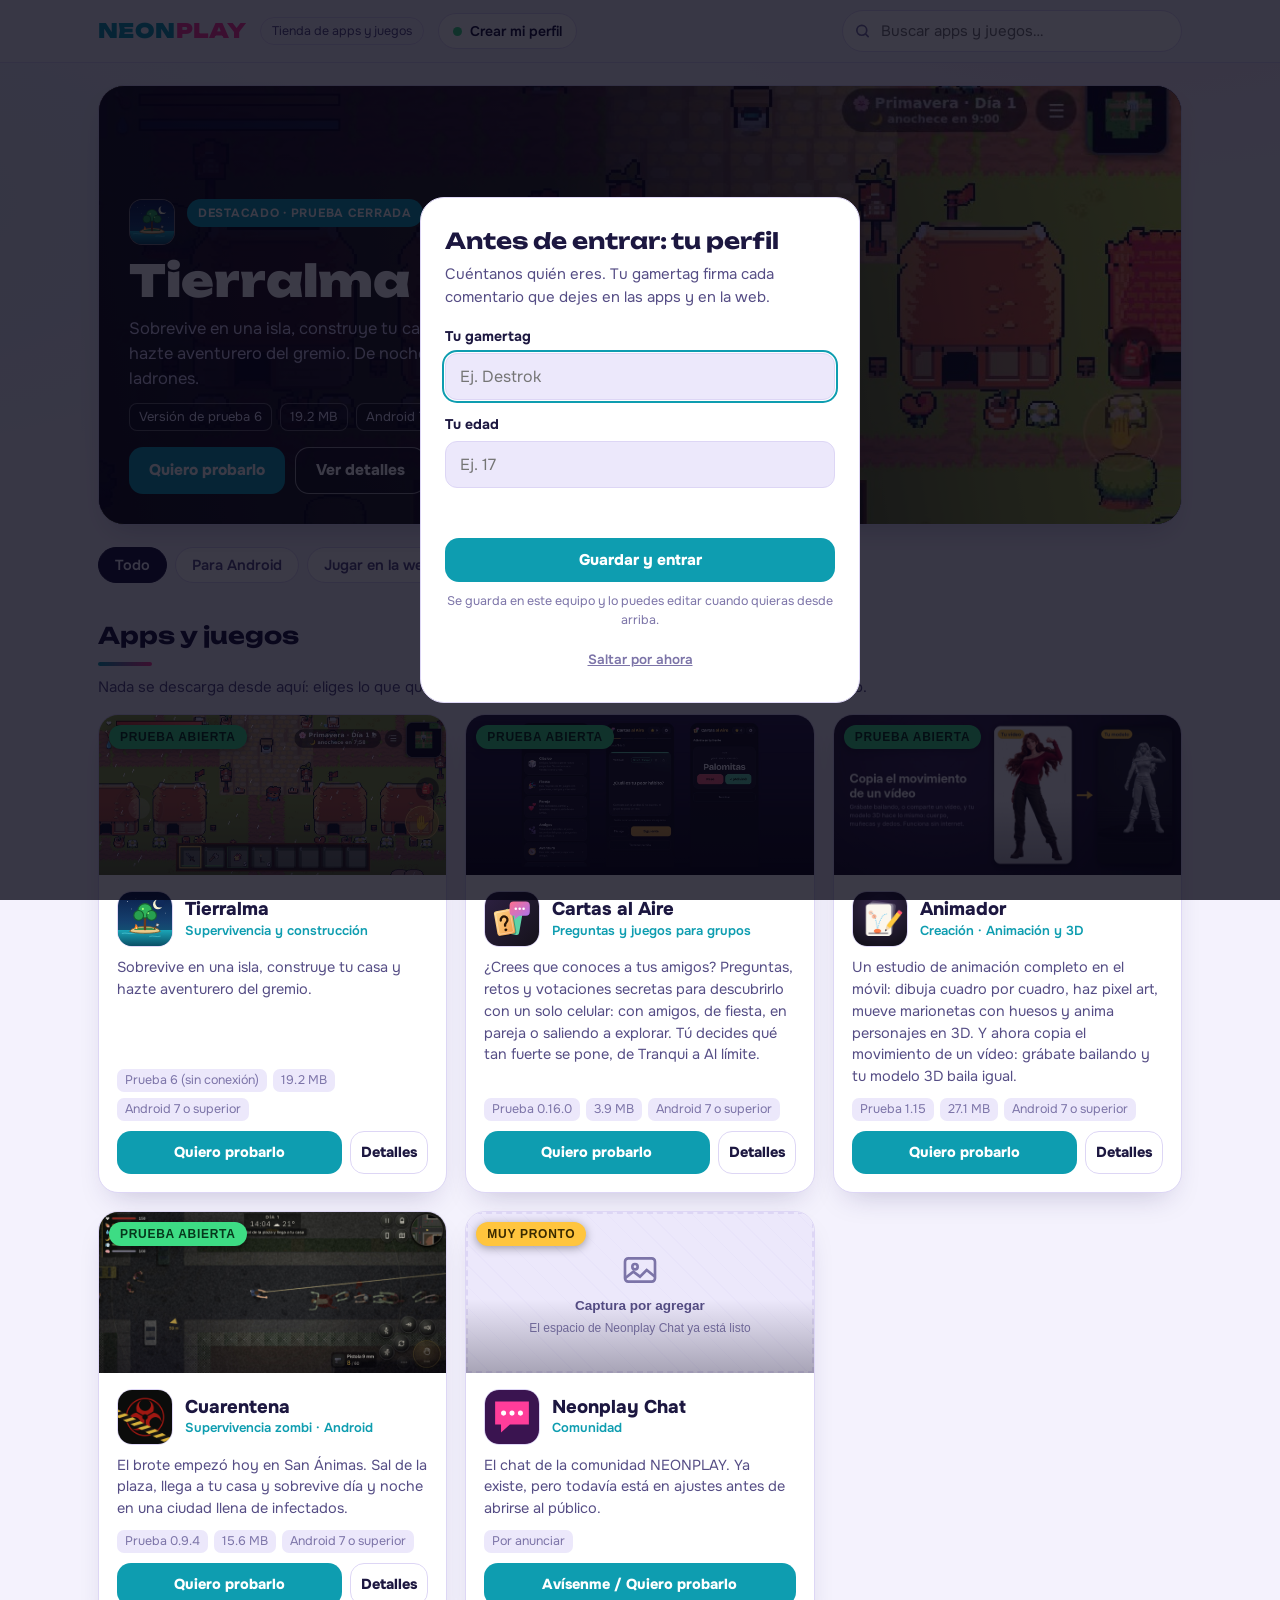
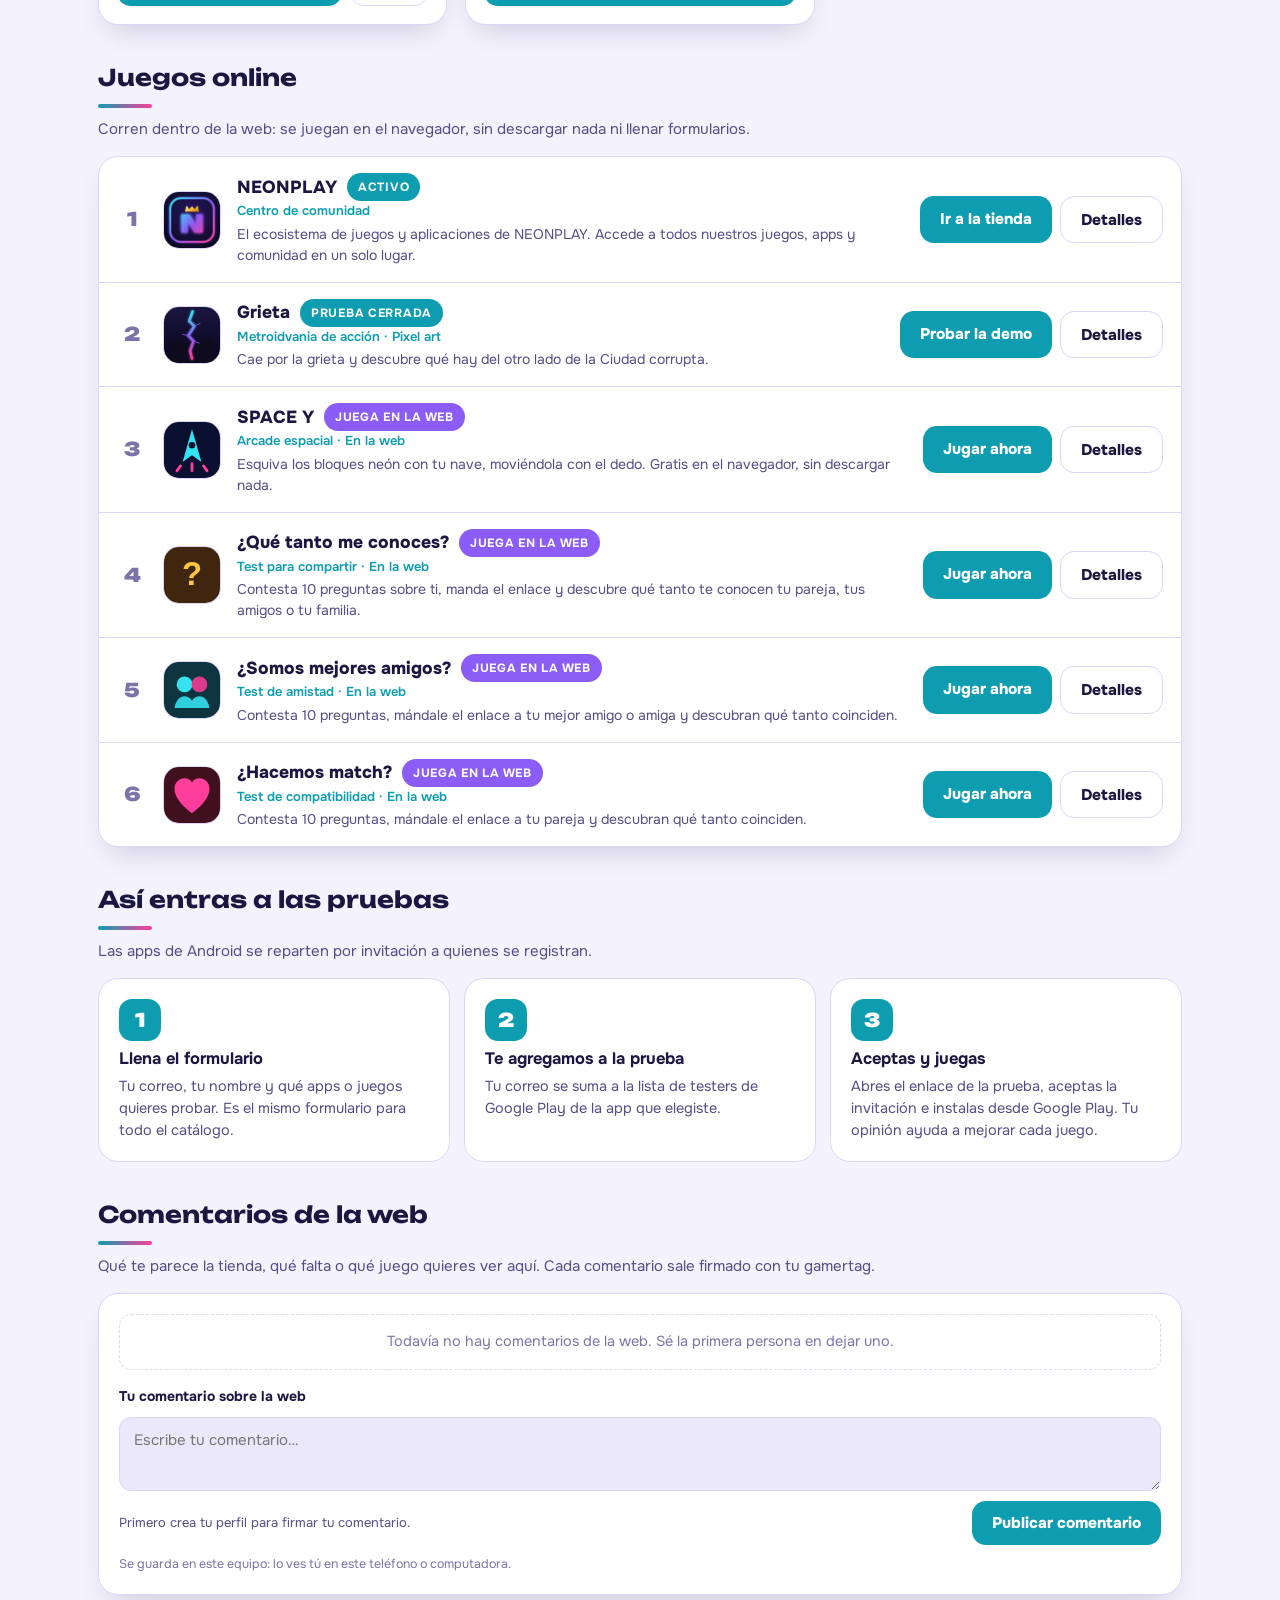
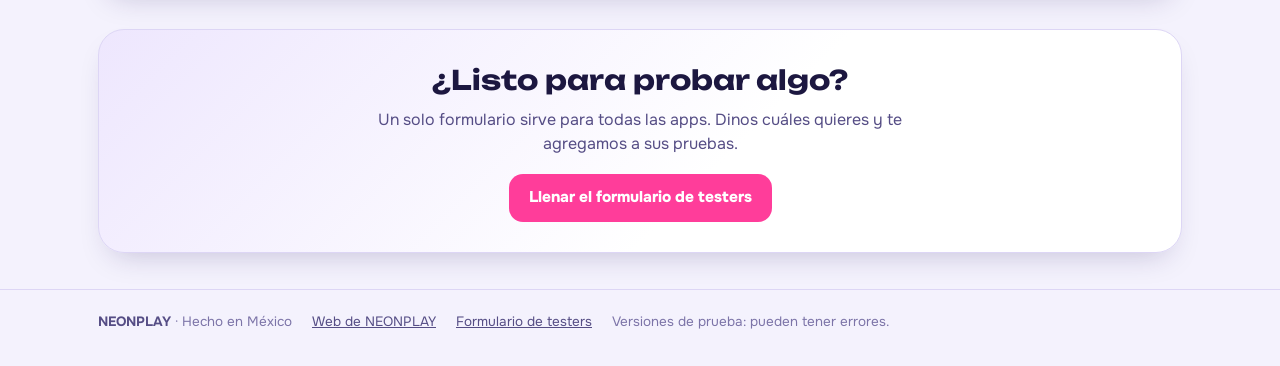
==== index.html @ 98fa278b "Cambiar estado de juegos a 'Prueba abierta' - Tierralma: Prueba cerrada → Prueba abierta - Cartas al" ====
<!doctype html>
<html lang="es">
<head>
<meta charset="utf-8" />
<meta name="viewport" content="width=device-width, initial-scale=1, viewport-fit=cover" />
<meta name="color-scheme" content="light dark" />
<link rel="icon" href="data:," />
<title>Tienda NEONPLAY</title>
<link rel="preconnect" href="https://fonts.googleapis.com">
<link rel="preconnect" href="https://fonts.gstatic.com" crossorigin>
<link href="https://fonts.googleapis.com/css2?family=Unbounded:wght@500;700;900&family=Onest:wght@400;500;600;700;800&display=swap" rel="stylesheet">
<style>
  button, [role="button"], select, summary, input:not([type="checkbox"], [type="radio"]), a.btn, a.chip { min-height: 2.25rem; }
  :root{
    --bg:#0d0a1c; --bg2:#14102b; --card:#1a1636; --card2:#221c47;
    --line:#322a63; --text:#f2f0ff; --dim:#b3abdd; --faint:#8d84bd;
    --cyan:#35e3f0; --cyan-ink:#032a30; --pink:#ff3d9a; --violet:#8b5cf6;
    --green:#3ddc84; --amber:#ffc53d; --red:#ff6b6b;
    --shadow:0 14px 34px -16px rgba(0,0,0,.6);
    --radius:20px;
    --fd:'Unbounded',system-ui,sans-serif; --fb:'Onest',system-ui,sans-serif;
  }
  @media (prefers-color-scheme: light){
    :root{
      --bg:#f4f2fd; --bg2:#ece8fb; --card:#ffffff; --card2:#f3f0ff;
      --line:#ddd6f5; --text:#1c1740; --dim:#554d85; --faint:#7c74a8;
      --cyan:#0e9db0; --cyan-ink:#ffffff;
      --shadow:0 14px 30px -14px rgba(38,28,92,.25);
    }
  }
  *{box-sizing:border-box}
  html{scroll-behavior:smooth}
  body{margin:0;background:
    radial-gradient(880px 460px at 88% -80px, color-mix(in srgb, var(--pink) 9%, transparent), transparent 62%),
    radial-gradient(960px 520px at -12% 200px, color-mix(in srgb, var(--cyan) 8%, transparent), transparent 62%),
    var(--bg);color:var(--text);font-family:var(--fb);font-size:16px;line-height:1.5;-webkit-font-smoothing:antialiased}
  .wrap{max-width:1120px;margin:0 auto;padding:0 18px}
  a{color:var(--cyan)}
  img{display:block;max-width:100%}

  /* ---------- Barra superior ---------- */
  .topbar{position:sticky;top:0;z-index:30;background:color-mix(in srgb, var(--bg) 88%, transparent);backdrop-filter:blur(10px);border-bottom:1px solid var(--line)}
  .topbar-in{display:flex;align-items:center;gap:14px;padding-top:10px;padding-bottom:10px;flex-wrap:wrap}
  .wordmark{font-family:var(--fd);font-weight:900;font-size:20px;letter-spacing:.02em;text-decoration:none;color:var(--text);display:flex;align-items:center;min-height:2.25rem}
  .wordmark .n{color:var(--cyan)} .wordmark .p{color:var(--pink)}
  .topbar .tag{font-size:12.5px;color:var(--dim);border:1px solid var(--line);border-radius:999px;padding:4px 11px}
  .search{margin-left:auto;flex:1 1 200px;max-width:340px;position:relative}
  .search input{width:100%;padding:10px 14px 10px 38px;border-radius:999px;border:1px solid var(--line);background:var(--card);color:var(--text);font:15px var(--fb)}
  .search input:focus{outline:2px solid var(--cyan);outline-offset:1px}
  .search svg{position:absolute;left:12px;top:50%;transform:translateY(-50%);color:var(--faint);pointer-events:none}

  /* ---------- Destacado ---------- */
  .featured{position:relative;margin:22px 0 8px;border-radius:26px;overflow:hidden;border:1px solid var(--line);background:#0d0a1c;min-height:440px;display:flex;align-items:flex-end;box-shadow:var(--shadow)}
  .featured figure{position:absolute;inset:0;margin:0}
  .featured figure img{width:100%;height:100%;object-fit:cover}
  .featured .scrim{position:absolute;inset:0;background:linear-gradient(80deg, rgba(9,5,26,.93) 0%, rgba(9,5,26,.8) 44%, rgba(9,5,26,.28) 78%, rgba(9,5,26,.06) 100%)}
  .featured .f-copy{position:relative;padding:30px;max-width:580px;display:flex;flex-direction:column;gap:12px;color:#f4f2ff}
  .f-head{display:flex;align-items:center;gap:12px}
  .f-icon{width:46px;height:46px;border-radius:13px;border:1px solid rgba(255,255,255,.45);background:rgba(13,10,28,.4);object-fit:cover;flex:none}
  .badge{align-self:flex-start;font-size:12px;font-weight:700;letter-spacing:.06em;text-transform:uppercase;padding:5px 11px;border-radius:999px;background:var(--cyan);color:var(--cyan-ink)}
  .badge.pronto{background:var(--amber);color:#3a2a00}
  .badge.abierta{background:var(--green);color:#06381c}
  .badge.web{background:var(--violet);color:#fff}
  .featured h1{font-family:var(--fd);font-weight:900;font-size:clamp(30px,4.5vw,44px);line-height:1.08;margin:0;color:#fff}
  .featured p{margin:0;color:#d5cff2;font-size:16.5px}
  .f-meta{display:flex;gap:8px;flex-wrap:wrap;font-size:13px;color:#e9e6ff}
  .f-meta span{border:1px solid rgba(255,255,255,.35);border-radius:8px;padding:3px 9px;background:rgba(13,10,28,.35)}
  .featured .btn.ghost{background:rgba(13,10,28,.3);color:#fff;border-color:rgba(255,255,255,.55)}

  .btn{display:inline-flex;align-items:center;justify-content:center;gap:8px;padding:12px 20px;border-radius:14px;background:var(--cyan);color:var(--cyan-ink);font-weight:800;font-size:15.5px;text-decoration:none;border:none;cursor:pointer;font-family:var(--fb)}
  .btn:hover{filter:brightness(1.08)}
  .btn.ghost{background:transparent;color:var(--text);border:1px solid var(--line)}
  .btn.pink{background:var(--pink);color:#fff}
  .btn:disabled,.btn[aria-disabled="true"]{background:var(--card2);color:var(--faint);cursor:default;filter:none}
  .btn-row{display:flex;gap:10px;flex-wrap:wrap;margin-top:4px}

  /* ---------- Filtros ---------- */
  .filters{display:flex;gap:8px;flex-wrap:wrap;margin:22px 0 4px}
  .chip{display:inline-flex;align-items:center;padding:8px 16px;border-radius:999px;border:1px solid var(--line);background:var(--card);color:var(--dim);font-weight:600;font-size:14.5px;cursor:pointer;font-family:var(--fb)}
  .chip[aria-pressed="true"]{background:var(--text);color:var(--bg);border-color:var(--text)}

  h2.sec{font-family:var(--fd);font-weight:700;font-size:23px;margin:36px 0 0;padding-bottom:12px;position:relative}
  h2.sec::after{content:"";position:absolute;left:0;bottom:0;width:54px;height:4px;border-radius:2px;background:linear-gradient(90deg,var(--cyan),var(--pink))}
  p.sec-sub{color:var(--dim);margin:10px 0 16px;font-size:15px}

  /* ---------- Tarjetas ---------- */
  .grid{display:grid;grid-template-columns:repeat(auto-fill,minmax(320px,1fr));gap:18px}
  .app{background:var(--card);border:1px solid var(--line);border-radius:var(--radius);overflow:hidden;display:flex;flex-direction:column;box-shadow:var(--shadow);transition:transform .25s ease,border-color .25s ease}
  @media (hover:hover){ .app:hover{transform:translateY(-4px);border-color:color-mix(in srgb, var(--cyan) 42%, var(--line))} }
  .app .shot{position:relative;aspect-ratio:1560/720;background:var(--bg2);border:none;padding:0;width:100%;cursor:pointer}
  .app .shot img{width:100%;height:100%;object-fit:cover}
  .app .shot::after{content:"";position:absolute;left:0;right:0;bottom:0;height:46%;background:linear-gradient(180deg,transparent,rgba(8,5,22,.30));pointer-events:none}
  .app .shot .badge{position:absolute;top:10px;left:10px;box-shadow:0 2px 10px rgba(0,0,0,.35)}
  .slot{width:100%;height:100%;display:flex;flex-direction:column;align-items:center;justify-content:center;gap:8px;color:var(--faint);border:2px dashed var(--line);border-radius:0;background:
    repeating-linear-gradient(45deg,transparent 0 14px, color-mix(in srgb, var(--line) 22%, transparent) 14px 15px)}
  .slot b{font-size:13.5px;font-weight:600;color:var(--dim)}
  .slot small{font-size:12px}
  .app .body{padding:16px 18px 18px;display:flex;flex-direction:column;gap:10px;flex:1}
  .app .head{display:flex;gap:12px;align-items:center}
  .app .icon{width:56px;height:56px;border-radius:15px;flex:none;overflow:hidden;background:var(--bg2);border:1px solid var(--line);display:flex;align-items:center;justify-content:center}
  .app .icon img{width:100%;height:100%;object-fit:cover}
  .app h3{margin:0;font-size:18.5px;font-weight:800;line-height:1.2}
  .app .cat{font-size:13px;color:var(--cyan);font-weight:600}
  .app .desc{margin:0;color:var(--dim);font-size:14.5px}
  .app .meta{margin-top:auto;font-size:12.5px;color:var(--faint);display:flex;gap:6px;flex-wrap:wrap}
  .app .meta span{background:var(--bg2);border-radius:7px;padding:2px 8px}
  .app .actions{display:flex;gap:8px}
  .app .actions .btn{flex:1;padding:11px 10px;font-size:14.5px}
  .app .actions .btn.ghost{flex:0 1 auto}
  .empty-msg{grid-column:1/-1;text-align:center;color:var(--dim);padding:34px 10px;border:1px dashed var(--line);border-radius:var(--radius)}

  /* ---------- Juegos online (lista) ---------- */
  .olist{border:1px solid var(--line);border-radius:var(--radius);overflow:hidden;background:var(--card);box-shadow:var(--shadow)}
  .orow{display:flex;gap:16px;align-items:center;padding:16px 18px;transition:background .2s ease}
  .orow + .orow{border-top:1px solid var(--line)}
  @media (hover:hover){ .orow:hover{background:var(--card2)} }
  .orow .num{font-family:var(--fd);font-weight:900;font-size:19px;color:var(--faint);width:30px;flex:none;text-align:center}
  .orow .icon{width:58px;height:58px;border-radius:16px;flex:none;overflow:hidden;background:var(--bg2);border:1px solid var(--line);display:flex;align-items:center;justify-content:center}
  .orow .icon img{width:100%;height:100%;object-fit:cover}
  .orow .o-main{flex:1;min-width:0}
  .orow .o-title{display:flex;align-items:center;gap:10px;flex-wrap:wrap}
  .orow .o-title .badge{align-self:center}
  .orow h3{margin:0;font-size:17.5px;font-weight:800;line-height:1.2}
  .orow .cat{font-size:13px;color:var(--cyan);font-weight:600}
  .orow .desc{margin:3px 0 0;color:var(--dim);font-size:14px}
  .orow .o-actions{display:flex;gap:8px;flex:none}

  /* ---------- Pasos tester ---------- */
  .steps{display:grid;grid-template-columns:repeat(auto-fit,minmax(240px,1fr));gap:14px;margin-bottom:8px}
  .step{background:var(--card);border:1px solid var(--line);border-radius:var(--radius);padding:20px}
  .step .num{font-family:var(--fd);font-weight:900;font-size:19px;color:var(--cyan-ink);background:var(--cyan);width:42px;height:42px;border-radius:13px;display:flex;align-items:center;justify-content:center}
  .step h3{margin:6px 0 4px;font-size:16.5px}
  .step p{margin:0;color:var(--dim);font-size:14.5px}

  .cta-final{margin:34px 0 10px;background:linear-gradient(135deg, color-mix(in srgb, var(--violet) 15%, var(--card)), var(--card) 58%);border:1px solid var(--line);border-radius:26px;padding:30px 26px;text-align:center;box-shadow:var(--shadow)}
  .cta-final h2{font-family:var(--fd);font-weight:700;font-size:clamp(20px,3.4vw,27px);margin:0 0 8px}
  .cta-final p{color:var(--dim);margin:0 auto 18px;max-width:560px}

  footer{border-top:1px solid var(--line);margin-top:36px;padding:22px 0 34px;color:var(--faint);font-size:13.5px}
  footer .wrap{display:flex;gap:8px 20px;flex-wrap:wrap;align-items:center}
  footer a{color:var(--dim)}

  /* ---------- Detalle ---------- */
  dialog#detalle{border:1px solid var(--line);background:var(--card);color:var(--text);border-radius:24px;padding:0;width:min(680px,94vw);max-height:88vh;overflow:auto}
  dialog#detalle::backdrop{background:rgba(5,3,18,.72)}
  .d-head{position:sticky;top:0;background:var(--card);padding:18px 22px 10px;display:flex;gap:14px;align-items:center;z-index:2}
  .d-head .icon{width:64px;height:64px;border-radius:17px;overflow:hidden;background:var(--bg2);border:1px solid var(--line);flex:none;display:flex;align-items:center;justify-content:center}
  .d-head .icon img{width:100%;height:100%;object-fit:cover}
  .d-head h3{margin:0;font-size:21px;font-weight:800}
  .d-close{margin-left:auto;background:var(--bg2);border:1px solid var(--line);color:var(--text);width:40px;height:40px;border-radius:50%;font-size:18px;cursor:pointer;flex:none}
  .d-body{padding:6px 22px 24px}
  .d-main{border-radius:16px;overflow:hidden;border:1px solid var(--line);aspect-ratio:1560/720;background:var(--bg2)}
  .d-main img{width:100%;height:100%;object-fit:cover}
  .d-main video{width:100%;height:100%;object-fit:contain;background:#000;display:block}
  .thumbs button{position:relative}
  .thumbs .play{position:absolute;inset:0;display:flex;align-items:center;justify-content:center;background:rgba(0,0,0,.4);color:#fff;font-size:18px}
  .d-main .slot{border:none}
  .thumbs{display:flex;gap:8px;margin-top:10px;flex-wrap:wrap}
  .thumbs button{border:2px solid var(--line);border-radius:10px;padding:0;overflow:hidden;width:86px;height:52px;cursor:pointer;background:var(--bg2)}
  .thumbs button[aria-pressed="true"]{border-color:var(--cyan)}
  .thumbs img{width:100%;height:100%;object-fit:cover}
  .d-body h4{margin:20px 0 8px;font-size:15px;letter-spacing:.04em;text-transform:uppercase;color:var(--faint)}
  .d-body ul{margin:0;padding-left:19px;color:var(--dim);font-size:15px;display:grid;gap:5px}
  .d-info{display:grid;grid-template-columns:repeat(auto-fit,minmax(130px,1fr));gap:10px;margin-top:4px}
  .d-info div{background:var(--bg2);border-radius:12px;padding:10px 12px}
  .d-info small{display:block;color:var(--faint);font-size:11.5px;text-transform:uppercase;letter-spacing:.05em}
  .d-info b{font-size:14.5px}
  .d-actions{display:flex;gap:10px;flex-wrap:wrap;margin-top:22px}
  .d-actions .btn{flex:1}

  /* ---------- Perfil y encuesta ---------- */
  .perfil-btn{display:inline-flex;align-items:center;gap:8px;padding:8px 14px;border-radius:999px;border:1px solid var(--line);background:var(--card);color:var(--text);font:600 14px var(--fb);cursor:pointer}
  .perfil-btn .dot{width:9px;height:9px;border-radius:50%;background:var(--green);flex:none}
  .perfil-btn small{color:var(--faint);font-weight:600}
  dialog#encuesta{border:1px solid var(--line);background:var(--card);color:var(--text);border-radius:24px;padding:0;width:min(440px,94vw);max-height:88vh;overflow:auto}
  dialog#encuesta::backdrop{background:rgba(5,3,18,.78)}
  .enc-in{padding:26px 24px 24px}
  .enc-in h2{font-family:var(--fd);font-weight:700;font-size:22px;margin:0 0 6px}
  .enc-in p{color:var(--dim);margin:0 0 18px;font-size:15px}
  .campo{margin-bottom:14px}
  .campo label{display:block;font-weight:700;font-size:14px;margin-bottom:6px}
  .campo input{width:100%;padding:12px 14px;border-radius:12px;border:1px solid var(--line);background:var(--bg2);color:var(--text);font:16px var(--fb)}
  .campo input:focus{outline:2px solid var(--cyan);outline-offset:1px}
  .enc-error{color:var(--red);font-size:14px;min-height:1.2em;margin:0 0 8px}
  .enc-skip{display:block;margin:12px auto 0;background:none;border:none;color:var(--faint);font:600 13.5px var(--fb);cursor:pointer;text-decoration:underline}
  .enc-in .btn{width:100%}

  /* ---------- Comentarios ---------- */
  .comments-box{background:var(--card);border:1px solid var(--line);border-radius:var(--radius);padding:20px;box-shadow:var(--shadow)}
  .clist{display:grid;gap:12px;margin:0 0 16px}
  .clist:empty{margin:0}
  .comment{background:var(--bg2);border-radius:14px;padding:12px 14px}
  .comment .c-head{display:flex;gap:8px;align-items:baseline;flex-wrap:wrap}
  .comment .c-name{font-weight:800;font-size:14.5px;color:var(--cyan)}
  .comment .c-age{font-size:12.5px;color:var(--faint)}
  .comment .c-date{margin-left:auto;font-size:12px;color:var(--faint)}
  .comment p{margin:4px 0 0;font-size:15px;color:var(--text);overflow-wrap:anywhere}
  .comment .c-del{margin-top:6px;background:none;border:none;padding:2px 0;color:var(--red);font:600 12.5px var(--fb);cursor:pointer}
  .c-vacio{color:var(--faint);font-size:14.5px;border:1px dashed var(--line);border-radius:12px;padding:16px;text-align:center;margin:0 0 16px}
  .c-form{display:grid;gap:10px}
  .c-form textarea{width:100%;min-height:74px;resize:vertical;padding:12px 14px;border-radius:12px;border:1px solid var(--line);background:var(--bg2);color:var(--text);font:15px var(--fb)}
  .c-form textarea:focus{outline:2px solid var(--cyan);outline-offset:1px}
  .c-form .c-foot{display:flex;gap:10px;align-items:center;flex-wrap:wrap}
  .c-form .c-firma{font-size:13px;color:var(--dim)}
  .c-form .c-firma b{color:var(--cyan)}
  .c-form .btn{margin-left:auto}
  .c-nota{font-size:12.5px;color:var(--faint)}

  @media (max-width:760px){
    .featured{min-height:480px}
    .featured .scrim{background:linear-gradient(0deg, rgba(9,5,26,.94) 0%, rgba(9,5,26,.72) 52%, rgba(9,5,26,.18) 100%)}
    .featured .f-copy{padding:22px}
    .grid{grid-template-columns:1fr}
    .search{max-width:none;flex-basis:100%;order:3;margin-left:0}
    .orow{flex-wrap:wrap}
    .orow .num{display:none}
    .orow .o-actions{flex-basis:100%}
    .orow .o-actions .btn{flex:1}
  }
  @media (prefers-reduced-motion: reduce){ html{scroll-behavior:auto} .app{transition:none} .app:hover{transform:none} .orow{transition:none} }
</style>
</head>
<body>

<header class="topbar">
  <div class="wrap topbar-in">
    <a class="wordmark" href="#inicio"><span class="n">NEON</span><span class="p">PLAY</span></a>
    <span class="tag">Tienda de apps y juegos</span>
    <button class="perfil-btn" type="button" id="perfil-btn"><span class="dot" aria-hidden="true"></span><span id="perfil-txt">Crear mi perfil</span></button>
    <div class="search">
      <svg width="17" height="17" viewBox="0 0 24 24" fill="none" stroke="currentColor" stroke-width="2.4" stroke-linecap="round" aria-hidden="true"><circle cx="11" cy="11" r="7"/><path d="M20 20l-3.8-3.8"/></svg>
      <input id="buscador" type="search" placeholder="Buscar apps y juegos…" aria-label="Buscar apps y juegos">
    </div>
  </div>
</header>

<main class="wrap" id="inicio">

  <!-- Destacado -->
  <section class="featured" aria-label="App destacada">
    <figure><img src="[data-uri]" alt="Tierralma: vista del mundo del juego con su aldea y paisajes"></figure>
    <div class="scrim" aria-hidden="true"></div>
    <div class="f-copy">
      <div class="f-head"><img class="f-icon" src="[data-uri]" alt=""><span class="badge">Destacado · Prueba cerrada</span></div>
      <h1>Tierralma</h1>
      <p>Sobrevive en una isla, construye tu casa, cultiva, cría ganado y hazte aventurero del gremio. De noche salen zombis; de día, ladrones.</p>
      <div class="f-meta"><span>Versión de prueba 6</span><span>19.2 MB</span><span>Android 7 o superior</span></div>
      <div class="btn-row">
        <a class="btn" href="https://forms.gle/9HgQm34yBg6jcNFn9" target="_blank" rel="noopener">Quiero probarlo</a>
        <button class="btn ghost" type="button" data-ver="tierralma">Ver detalles</button>
      </div>
    </div>
  </section>

  <!-- Filtros -->
  <div class="filters" role="group" aria-label="Filtrar el catálogo">
    <button class="chip" type="button" data-filtro="todo" aria-pressed="true">Todo</button>
    <button class="chip" type="button" data-filtro="android" aria-pressed="false">Para Android</button>
    <button class="chip" type="button" data-filtro="web" aria-pressed="false">Jugar en la web</button>
    <button class="chip" type="button" data-filtro="pronto" aria-pressed="false">Muy pronto</button>
  </div>

  <div id="sec-apps">
    <h2 class="sec">Apps y juegos</h2>
    <p class="sec-sub">Nada se descarga desde aquí: eliges lo que quieres probar, llenas el formulario de testers y recibes el acceso.</p>
    <section class="grid" id="rejilla" aria-live="polite"></section>
  </div>

  <div id="sec-online">
    <h2 class="sec">Juegos online</h2>
    <p class="sec-sub">Corren dentro de la web: se juegan en el navegador, sin descargar nada ni llenar formularios.</p>
    <section class="olist" id="lista-online" aria-live="polite"></section>
  </div>

  <div class="empty-msg" id="sin-resultados" hidden>Nada con ese nombre en el catálogo. Prueba con otro filtro.</div>

  <h2 class="sec">Así entras a las pruebas</h2>
  <p class="sec-sub">Las apps de Android se reparten por invitación a quienes se registran.</p>
  <section class="steps">
    <div class="step"><div class="num">1</div><h3>Llena el formulario</h3><p>Tu correo, tu nombre y qué apps o juegos quieres probar. Es el mismo formulario para todo el catálogo.</p></div>
    <div class="step"><div class="num">2</div><h3>Te agregamos a la prueba</h3><p>Tu correo se suma a la lista de testers de Google Play de la app que elegiste.</p></div>
    <div class="step"><div class="num">3</div><h3>Aceptas y juegas</h3><p>Abres el enlace de la prueba, aceptas la invitación e instalas desde Google Play. Tu opinión ayuda a mejorar cada juego.</p></div>
  </section>

  <div id="sec-comentarios-web">
    <h2 class="sec">Comentarios de la web</h2>
    <p class="sec-sub">Qué te parece la tienda, qué falta o qué juego quieres ver aquí. Cada comentario sale firmado con tu gamertag.</p>
    <section class="comments-box" aria-label="Comentarios sobre la web">
      <div class="clist" id="web-lista"></div>
      <p class="c-vacio" id="web-vacio">Todavía no hay comentarios de la web. Sé la primera persona en dejar uno.</p>
      <form class="c-form" id="web-form">
        <label for="web-texto" style="font-weight:700;font-size:14px">Tu comentario sobre la web</label>
        <textarea id="web-texto" maxlength="600" placeholder="Escribe tu comentario…" required></textarea>
        <div class="c-foot">
          <span class="c-firma" data-firma></span>
          <button class="btn" type="submit">Publicar comentario</button>
        </div>
        <span class="c-nota">Se guarda en este equipo: lo ves tú en este teléfono o computadora.</span>
      </form>
    </section>
  </div>

  <section class="cta-final">
    <h2>¿Listo para probar algo?</h2>
    <p>Un solo formulario sirve para todas las apps. Dinos cuáles quieres y te agregamos a sus pruebas.</p>
    <a class="btn pink" href="https://forms.gle/9HgQm34yBg6jcNFn9" target="_blank" rel="noopener">Llenar el formulario de testers</a>
  </section>

</main>

<footer>
  <div class="wrap">
    <span><b style="color:var(--dim)">NEONPLAY</b> · Hecho en México</span>
    <a href="https://ivangl28808-spec.github.io/neonplay-web/" target="_blank" rel="noopener">Web de NEONPLAY</a>
    <a href="https://forms.gle/9HgQm34yBg6jcNFn9" target="_blank" rel="noopener">Formulario de testers</a>
    <span>Versiones de prueba: pueden tener errores.</span>
  </div>
</footer>

<dialog id="detalle" aria-labelledby="d-nombre">
  <div class="d-head">
    <div class="icon" id="d-icono"></div>
    <div>
      <h3 id="d-nombre"></h3>
      <div class="cat" id="d-cat" style="color:var(--cyan);font-weight:600;font-size:13.5px"></div>
    </div>
    <button class="d-close" type="button" id="d-cerrar" aria-label="Cerrar detalles">✕</button>
  </div>
  <div class="d-body">
    <div class="d-main" id="d-principal"></div>
    <div class="thumbs" id="d-thumbs" role="group" aria-label="Capturas"></div>
    <p id="d-desc" style="color:var(--dim);margin:16px 0 0"></p>
    <div id="d-feats-wrap"><h4>Qué tiene</h4><ul id="d-feats"></ul></div>
    <h4>Información</h4>
    <div class="d-info" id="d-info"></div>
    <div class="d-actions" id="d-acciones"></div>
    <h4>Comentarios <span id="d-comentarios-count" style="color:var(--cyan)"></span></h4>
    <div class="clist" id="d-lista"></div>
    <p class="c-vacio" id="d-vacio">Todavía no hay comentarios. Sé la primera persona en dejar uno.</p>
    <form class="c-form" id="d-form">
      <label for="d-texto" style="font-weight:700;font-size:14px">Tu comentario</label>
      <textarea id="d-texto" maxlength="600" placeholder="¿Qué te pareció? ¿Qué le falta?" required></textarea>
      <div class="c-foot">
        <span class="c-firma" data-firma></span>
        <button class="btn" type="submit">Publicar</button>
      </div>
      <span class="c-nota">Se guarda en este equipo: lo ves tú en este teléfono o computadora.</span>
    </form>
  </div>
</dialog>

<dialog id="encuesta" aria-labelledby="enc-titulo">
  <div class="enc-in">
    <h2 id="enc-titulo">Antes de entrar: tu perfil</h2>
    <p>Cuéntanos quién eres. Tu gamertag firma cada comentario que dejes en las apps y en la web.</p>
    <form id="enc-form" novalidate>
      <div class="campo">
        <label for="enc-gamertag">Tu gamertag</label>
        <input id="enc-gamertag" type="text" maxlength="30" autocomplete="nickname" placeholder="Ej. Destrok" required>
      </div>
      <div class="campo">
        <label for="enc-edad">Tu edad</label>
        <input id="enc-edad" type="number" min="1" max="120" inputmode="numeric" placeholder="Ej. 17" required>
      </div>
      <p class="enc-error" id="enc-error" role="alert"></p>
      <button class="btn" type="submit">Guardar y entrar</button>
      <span class="c-nota" style="display:block;margin-top:10px;text-align:center">Se guarda en este equipo y lo puedes editar cuando quieras desde arriba.</span>
      <button class="enc-skip" type="button" id="enc-skip">Saltar por ahora</button>
    </form>
  </div>
</dialog>

<script>
'use strict';
var FORM = 'https://forms.gle/9HgQm34yBg6jcNFn9';
var WEB = 'https://ivangl28808-spec.github.io/neonplay-web/';

/* Iconos dibujados para las apps que todavía no tienen icono propio */
function iconoLetra(fondo, svg){
  return 'data:image/svg+xml;utf8,' + encodeURIComponent('<svg xmlns="http://www.w3.org/2000/svg" viewBox="0 0 512 512"><rect width="512" height="512" rx="112" fill="' + fondo + '"/>' + svg + '</svg>');
}
var ICO = {
  animador: iconoLetra('#20304d','<path d="M355 92l65 65L178 399l-92 23 23-92z" fill="#ffc53d"/><path d="M330 117l65 65" stroke="#20304d" stroke-width="18"/><path d="M109 330l40 40" stroke="#20304d" stroke-width="14"/>'),
  chat: iconoLetra('#3a1450','<path d="M96 110h320v218H236l-84 74v-74H96z" fill="#ff3d9a"/><circle cx="176" cy="219" r="24" fill="#fff"/><circle cx="256" cy="219" r="24" fill="#fff"/><circle cx="336" cy="219" r="24" fill="#fff"/>'),
  spacey: iconoLetra('#0b1030','<path d="M256 66l86 300-86-62-86 62z" fill="#35e3f0"/><circle cx="256" cy="212" r="30" fill="#0b1030"/><path d="M150 402l-32 44M362 402l32 44M256 380v66" stroke="#ff3d9a" stroke-width="26" stroke-linecap="round"/>'),
  conoces: iconoLetra('#40260e','<text x="256" y="345" font-size="300" font-family="Arial,sans-serif" font-weight="bold" fill="#ffc53d" text-anchor="middle">?</text>'),
  amigos: iconoLetra('#0e3440','<circle cx="188" cy="205" r="72" fill="#35e3f0"/><circle cx="324" cy="205" r="72" fill="#ff3d9a" fill-opacity=".85"/><path d="M96 420c14-74 52-108 92-108s78 34 92 108M232 420c14-74 52-108 92-108s78 34 92 108" fill="#35e3f0" opacity=".9"/>'),
  match: iconoLetra('#40101f','<path d="M256 420S96 316 96 198c0-56 42-96 92-96 30 0 56 16 68 40 12-24 38-40 68-40 50 0 92 40 92 96 0 118-160 222-160 222z" fill="#ff3d9a"/>')
};

var SLOT_SVG = '<svg width="40" height="40" viewBox="0 0 24 24" fill="none" stroke="currentColor" stroke-width="1.6" aria-hidden="true"><rect x="3" y="5" width="18" height="14" rx="2"/><circle cx="9" cy="10" r="1.6"/><path d="M3 17l5-4 4 3 4-4 5 4"/></svg>';

var APPS = [
  {
    id:'neonplay', nombre:'NEONPLAY', cat:'Centro de comunidad', tipo:'web',
    estado:'Activo', estadoClase:'',
    icono:'img/app/icon-512.png',
    fotos:['img/app/entrada.jpg','img/personajes/alex.webp','img/personajes/karen.webp','img/personajes/logan.webp'],
    alt:'NEONPLAY - Centro de comunidad',
    desc:'El ecosistema de juegos y aplicaciones de NEONPLAY. Accede a todos nuestros juegos, apps y comunidad en un solo lugar.',
    feats:['Juegos para Android: Tierralma, Grieta, Animador, Dibujator y Maker.','Juegos web: tests, minijuegos y actividades para jugar con amigos.','Comunidad: conecta con otros jugadores y testers de NEONPLAY.','Todo gratis y sin registro obligatorio.'],
    info:{'Plataforma':'Web y Android','Estado':'Activo ahora','Precio':'Gratis'},
    web: WEB, webTxt:'Ir a la tienda', online:true
  },
  {
    id:'tierralma', nombre:'Tierralma', cat:'Supervivencia y construcción', tipo:'android',
    estado:'Prueba abierta', estadoClase:'abierta',
    icono:'[data-uri]',
    fotos:['[data-uri]','[data-uri]','[data-uri]','[data-uri]','[data-uri]','[data-uri]','[data-uri]','[data-uri]','[data-uri]'],
    alt:'Captura de Tierralma',
    desc:'Sobrevive en una isla, construye tu casa y hazte aventurero del gremio.',
    feats:['Junta, fabrica y construye: decenas de recetas, herramientas, armaduras, cultivos y ganado.','Día y noche: de noche salen zombis; de día, ladrones. Tres mini jefes.','Minas con pisos escondidos que cambian cada semana.','Aldeas con oficios y un gremio con 15 misiones al día, rangos de F a S+, bar y posada.'],
    info:{'Versión':'De prueba 6 (sin conexión)','Actualizada':'9 de octubre de 2026','Tamaño':'19.2 MB','Requiere':'Android 7 o superior','Estado':'Prueba cerrada en Google Play'}
  },
  {
    id:'grieta', nombre:'Grieta', cat:'Metroidvania de acción · Pixel art', tipo:'android web',
    estado:'Prueba cerrada', estadoClase:'',
    icono:'[data-uri]',
    fotos:['[data-uri]','[data-uri]'],
    alt:'Captura de Grieta',
    desc:'Cae por la grieta y descubre qué hay del otro lado de la Ciudad corrupta.',
    feats:['Prólogo en la Ciudad corrupta y primer tramo del bosque, con Karen como ayudante.','Salto de pared, dash, rebote sobre enemigos y sub-arma; las habilidades se encuentran explorando.','Controles táctiles tipo mando: joystick y cuatro botones. También con control o teclado.','Demo jugable en la web, sin descargar nada.'],
    info:{'Versión':'De prueba 4','Actualizada':'1 de octubre de 2026','Tamaño':'5.6 MB','Requiere':'Android 7 o superior','Estado':'Prueba cerrada · demo web'},
    web: WEB + 'online/grieta/', webTxt:'Probar la demo', online:true, demo:true
  },
  {
    id:'cartas', nombre:'Cartas al Aire', cat:'Preguntas y juegos para grupos', tipo:'android',
    estado:'Prueba abierta', estadoClase:'abierta',
    icono:'[data-uri]',
    fotos:['img/juegos/cartas-1.jpg','img/juegos/cartas-3.jpg','img/juegos/cartas-4.jpg','img/juegos/cartas-2.jpg'],
    alt:'Captura de Cartas al Aire',
    desc:'¿Crees que conoces a tus amigos? Preguntas, retos y votaciones secretas para descubrirlo con un solo celular: con amigos, de fiesta, en pareja o saliendo a explorar. Tú decides qué tan fuerte se pone, de Tranqui a Al límite.',
    feats:[
      'Más de 4,000 preguntas y retos que no se repiten hasta que ya salieron todos.',
      'Clásico: Yo nunca nunca, Verdad o reto, ¿Quién es más probable?, Dos verdades y una mentira y el nuevo «Dato interesante», con más de 100 datos curiosos y reales.',
      'Amigos: «¿Quién del grupo…?» con votación secreta, el juicio con fiscal y defensa, y recuerdos del grupo.',
      'Fiesta (+18): la bomba, categorías, adivina en tu frente, mímica, trivia y marcador de castigos.',
      'Pareja: preguntas según cuánto llevan juntos, test de compatibilidad, «¿Qué tanto me conoces?» y una sesión para reconciliarse.',
      'Aventura: Día de exploración con presupuesto, ruta y misiones, y buscador de lugares con Google Maps, Facebook e Instagram; además ruleta de planes, bingo de viaje y lista de deseos.',
      'Charla profunda: preguntas para escucharse de verdad, en cuatro niveles.',
      'Modo «pásalo» para que nadie vea la pregunta antes de tiempo, favoritas con ★ y compartir por WhatsApp.'
    ],
    info:{'Versión':'De prueba 0.16.0','Actualizada':'27 de octubre de 2026','Tamaño':'3.9 MB','Requiere':'Android 7 o superior','Estado':'En pruebas'},
    nota:'Antes se llamaba Rompehielo: es la misma app. Solo la búsqueda de lugares usa internet y tu ubicación.'
  },
  {
    id:'animador', nombre:'Animador', cat:'Creación · Animación y 3D', tipo:'android',
    estado:'Prueba abierta', estadoClase:'abierta',
    icono:'img/juegos/animador-icono.png',
    fotos:['img/juegos/animador-video.jpg','img/juegos/animador-3d.jpg','img/juegos/animador-2d.jpg','img/juegos/animador-personajes.jpg'],
    video:'img/juegos/animador-captura',
    alt:'Captura de Animador',
    desc:'Un estudio de animación completo en el móvil: dibuja cuadro por cuadro, haz pixel art, mueve marionetas con huesos y anima personajes en 3D. Y ahora copia el movimiento de un vídeo: grábate bail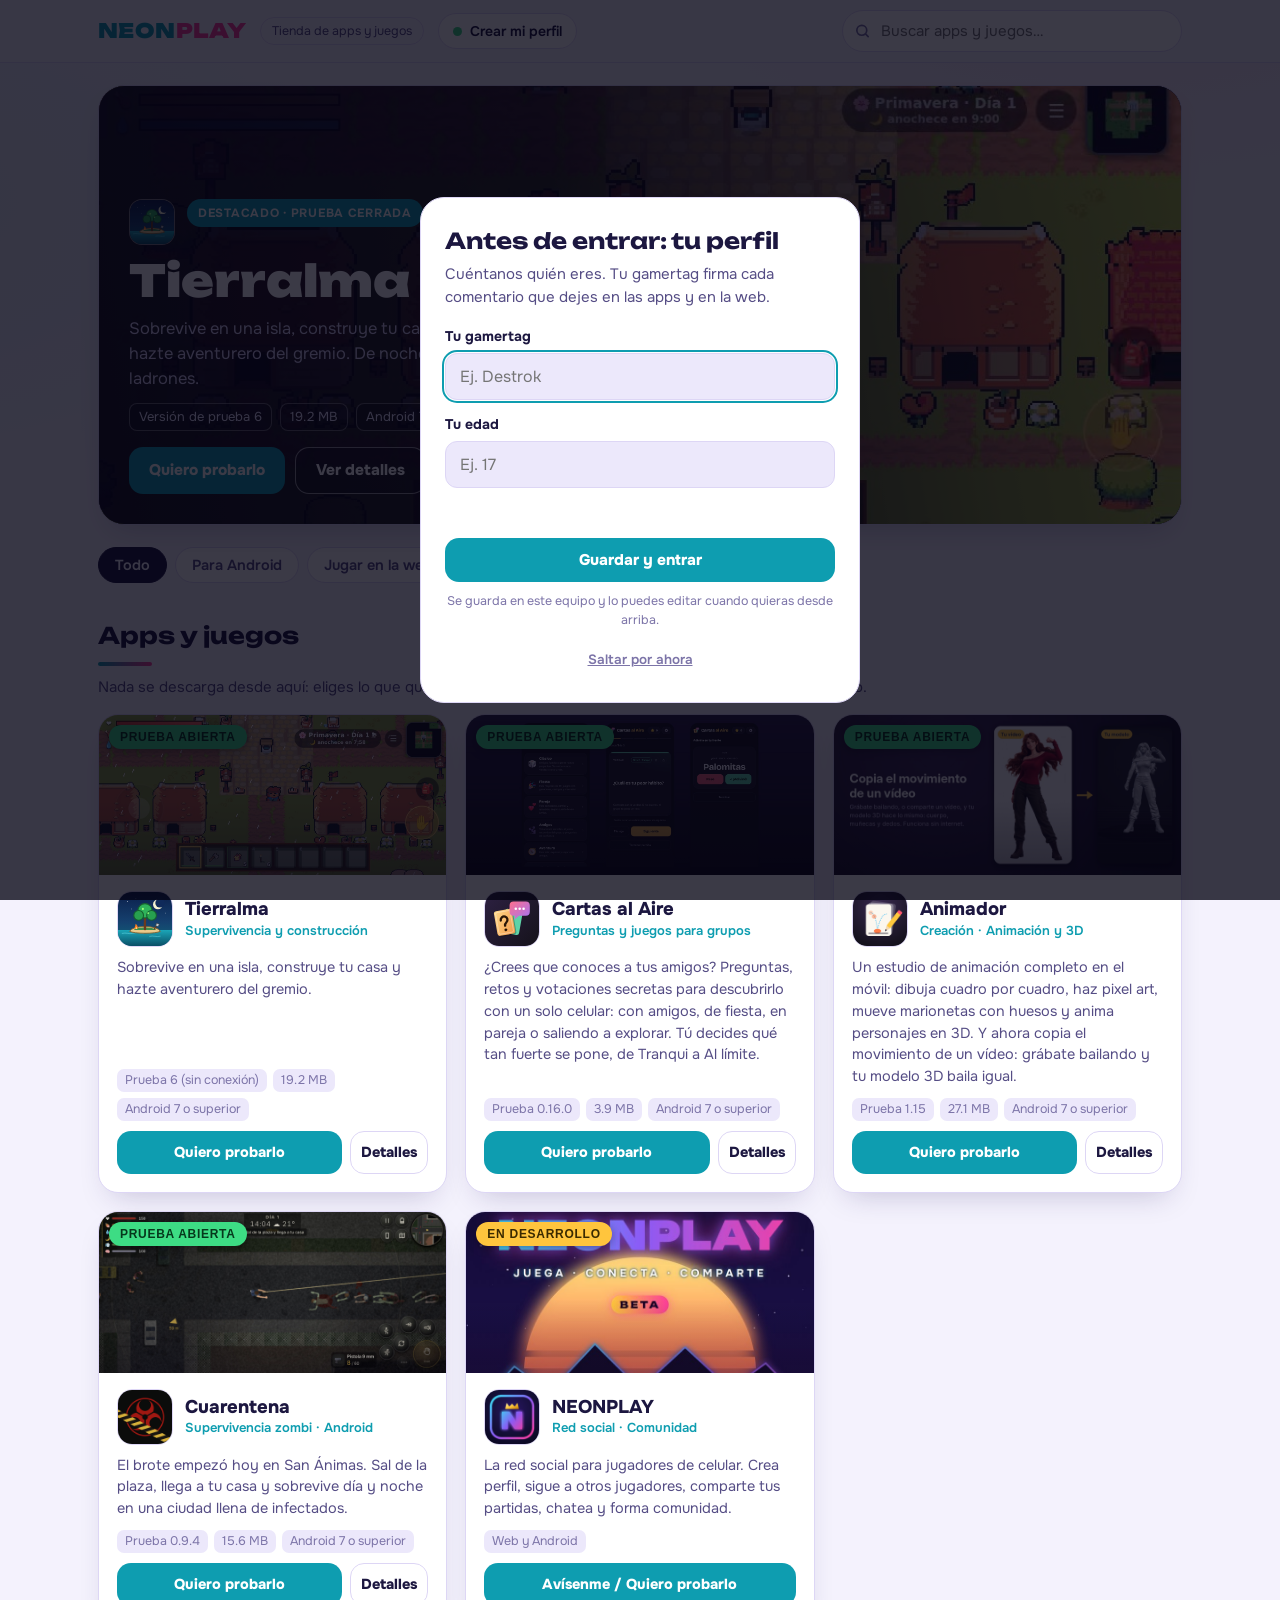
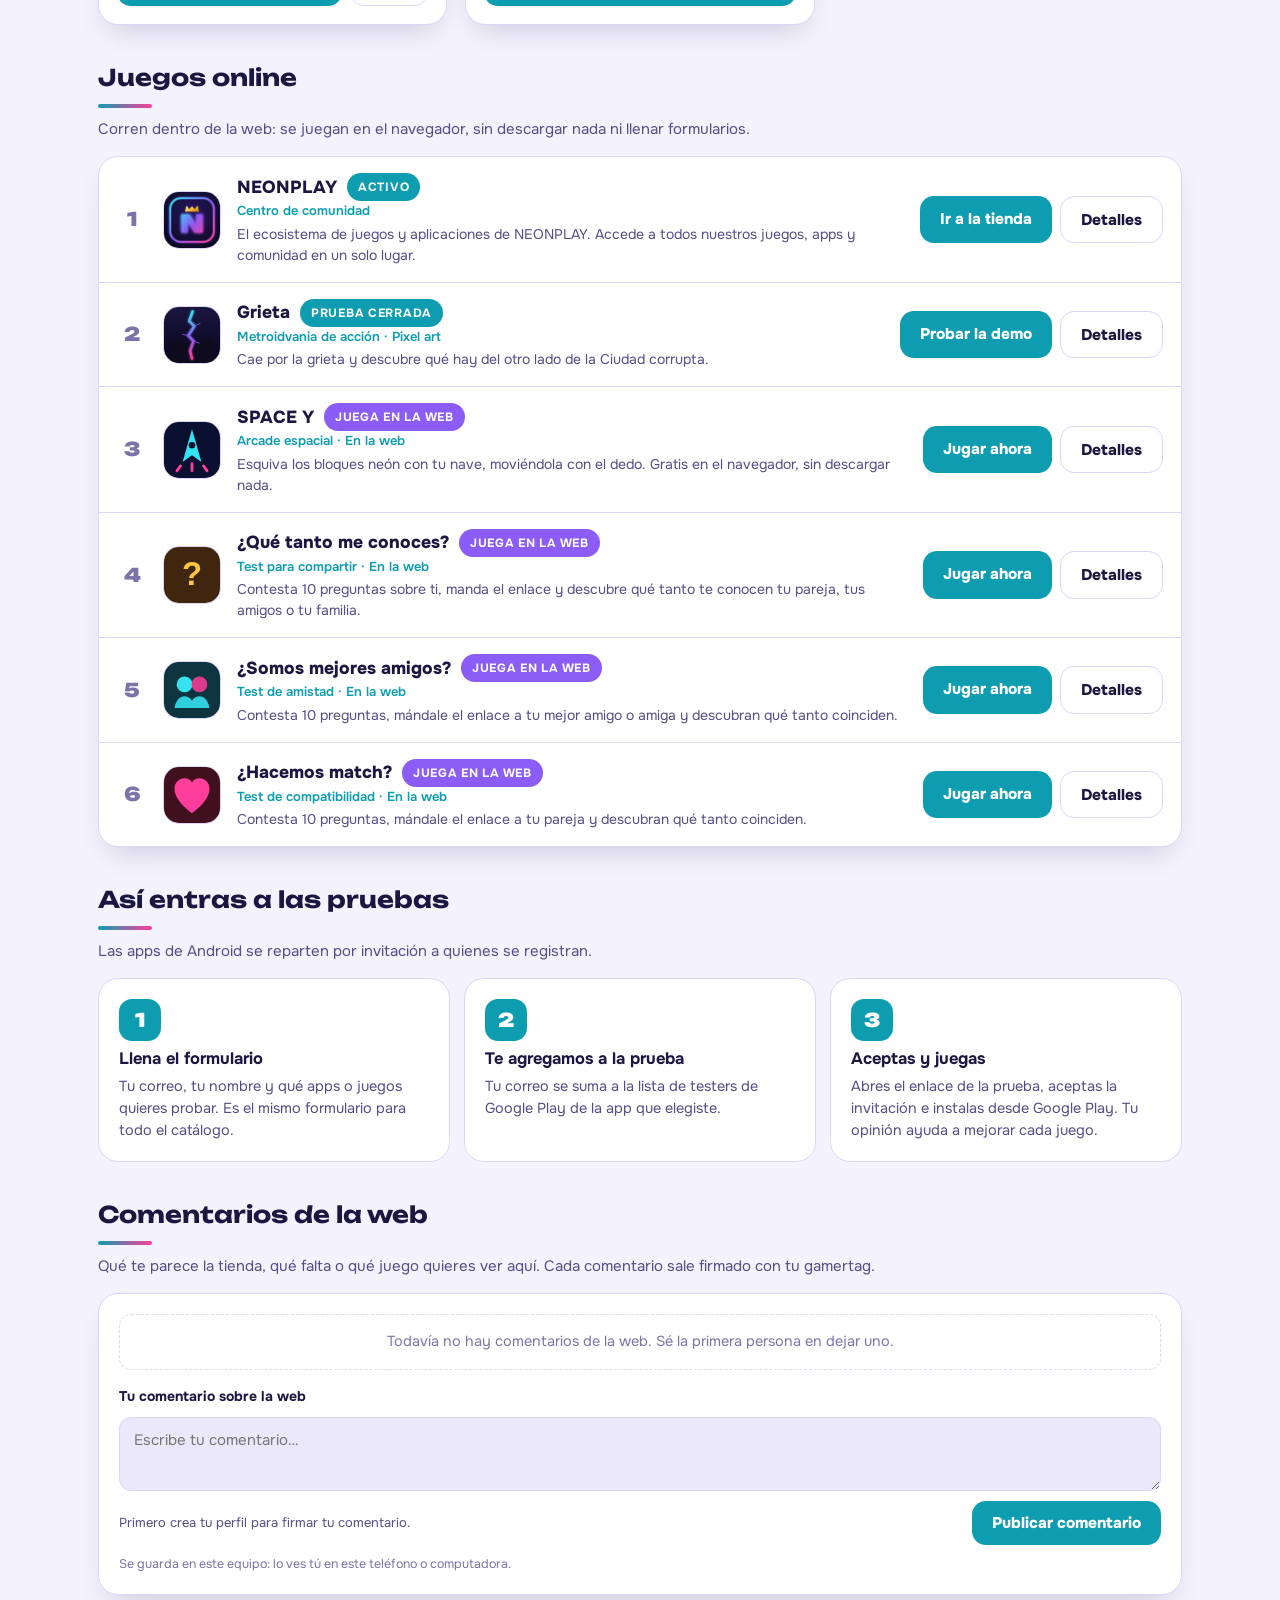
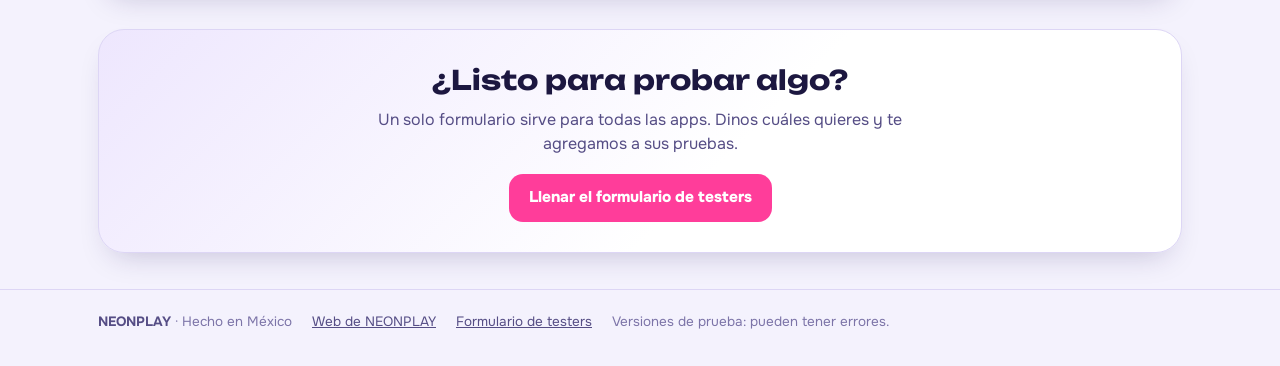
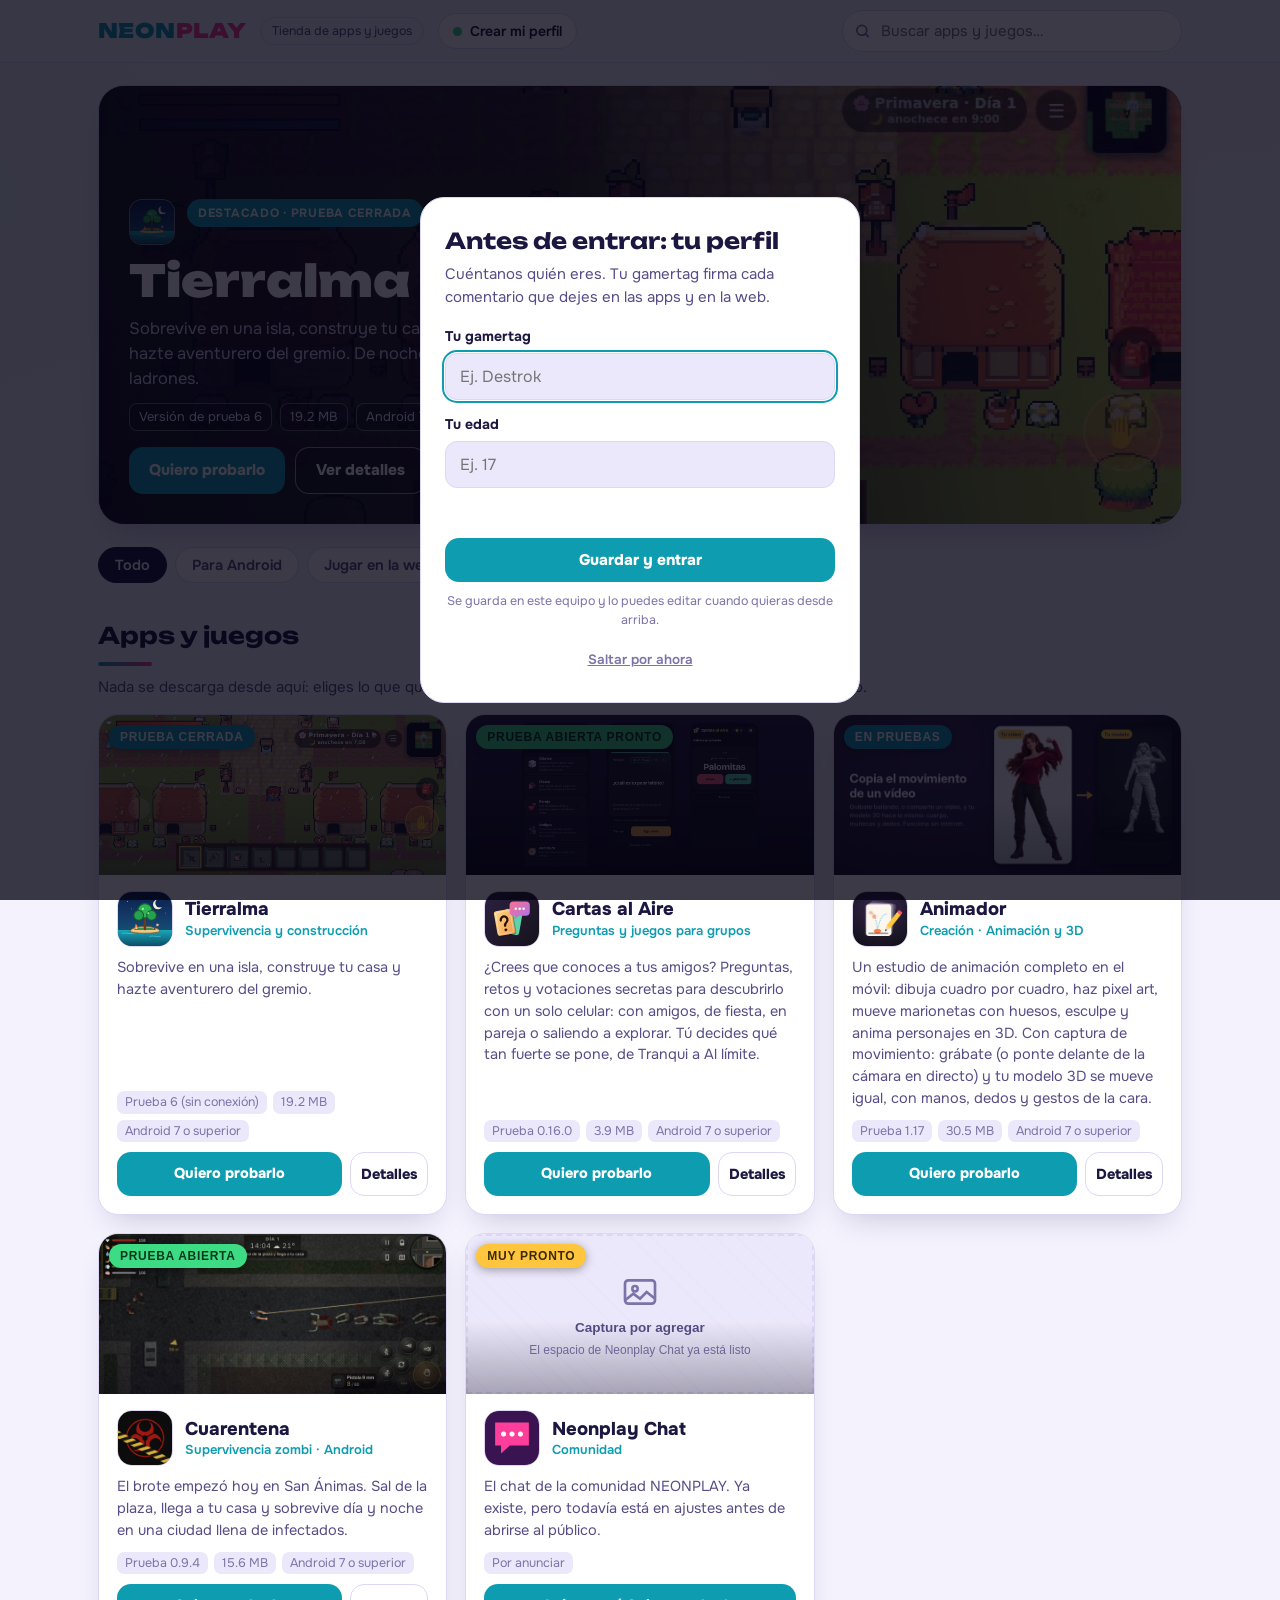
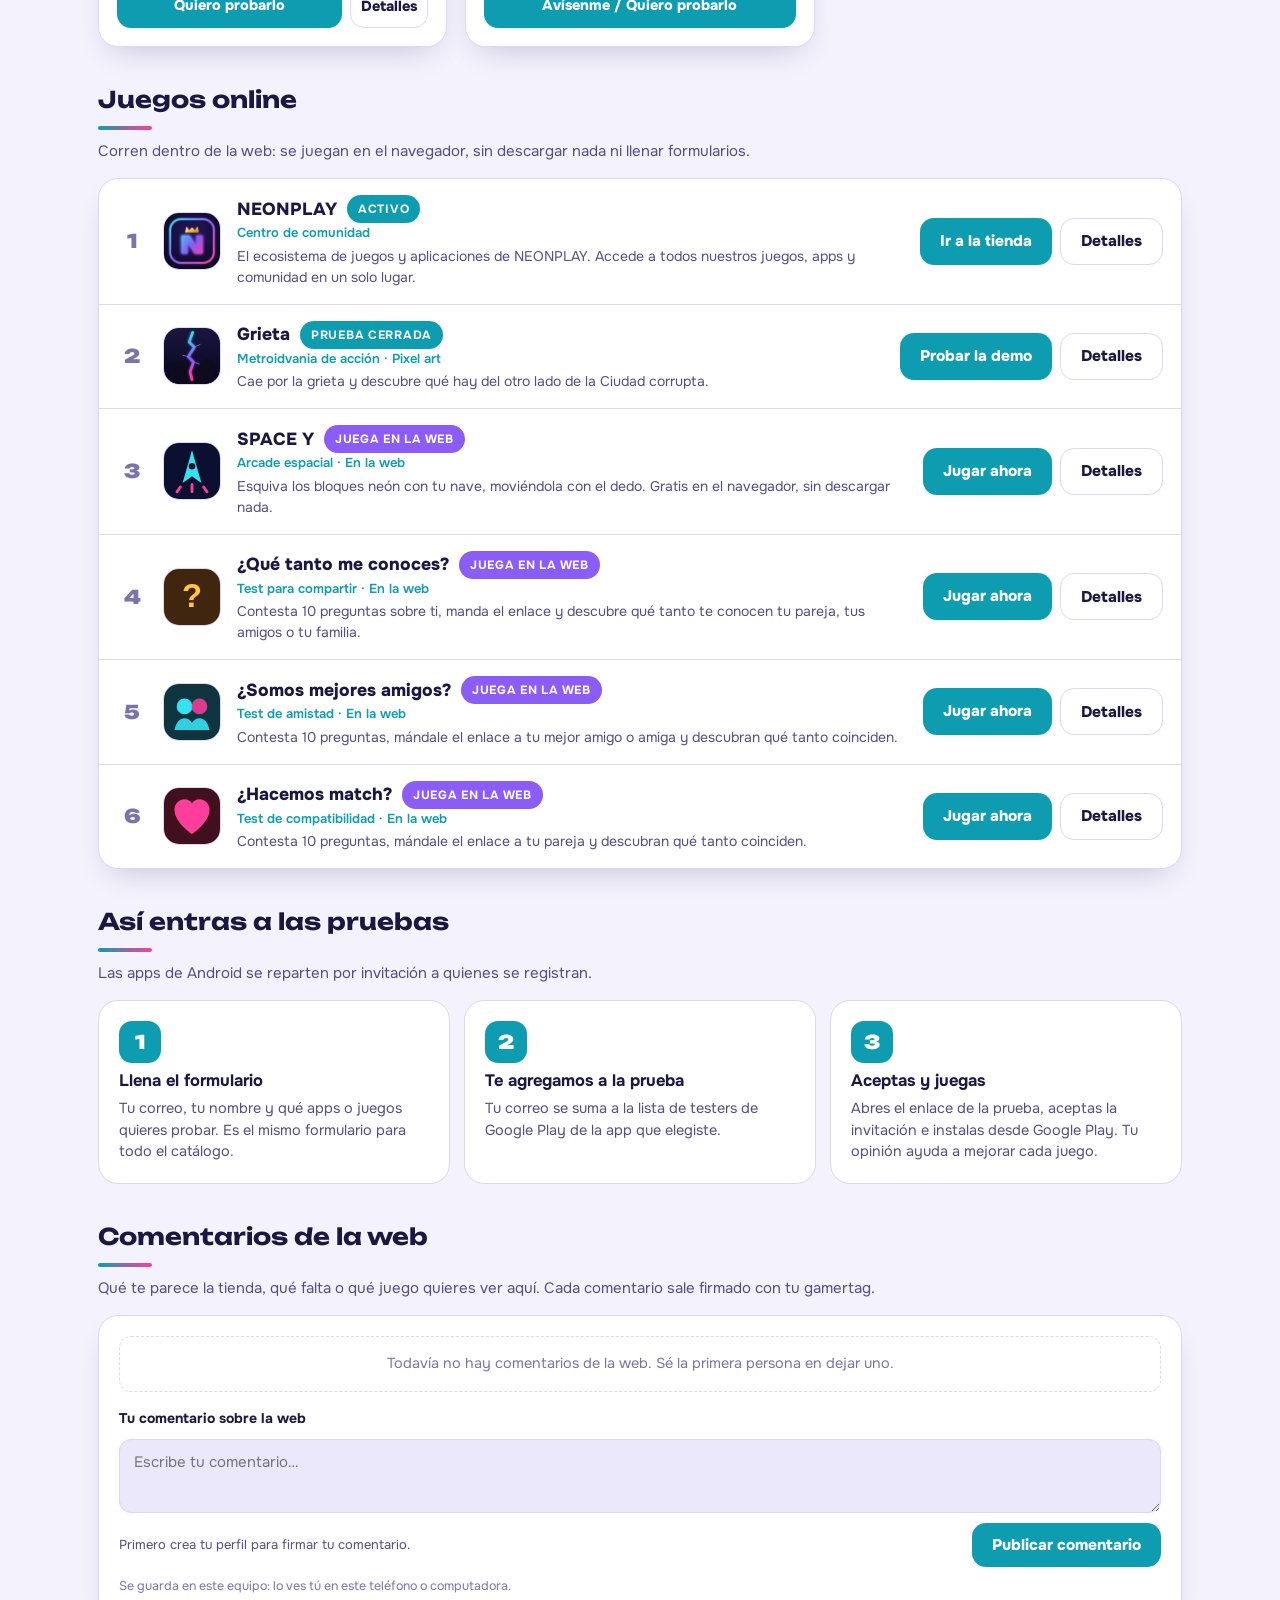
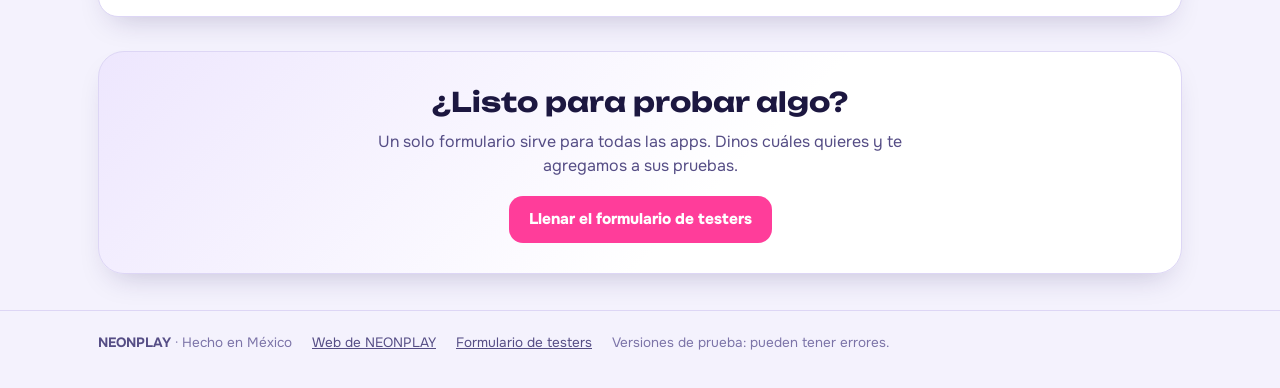
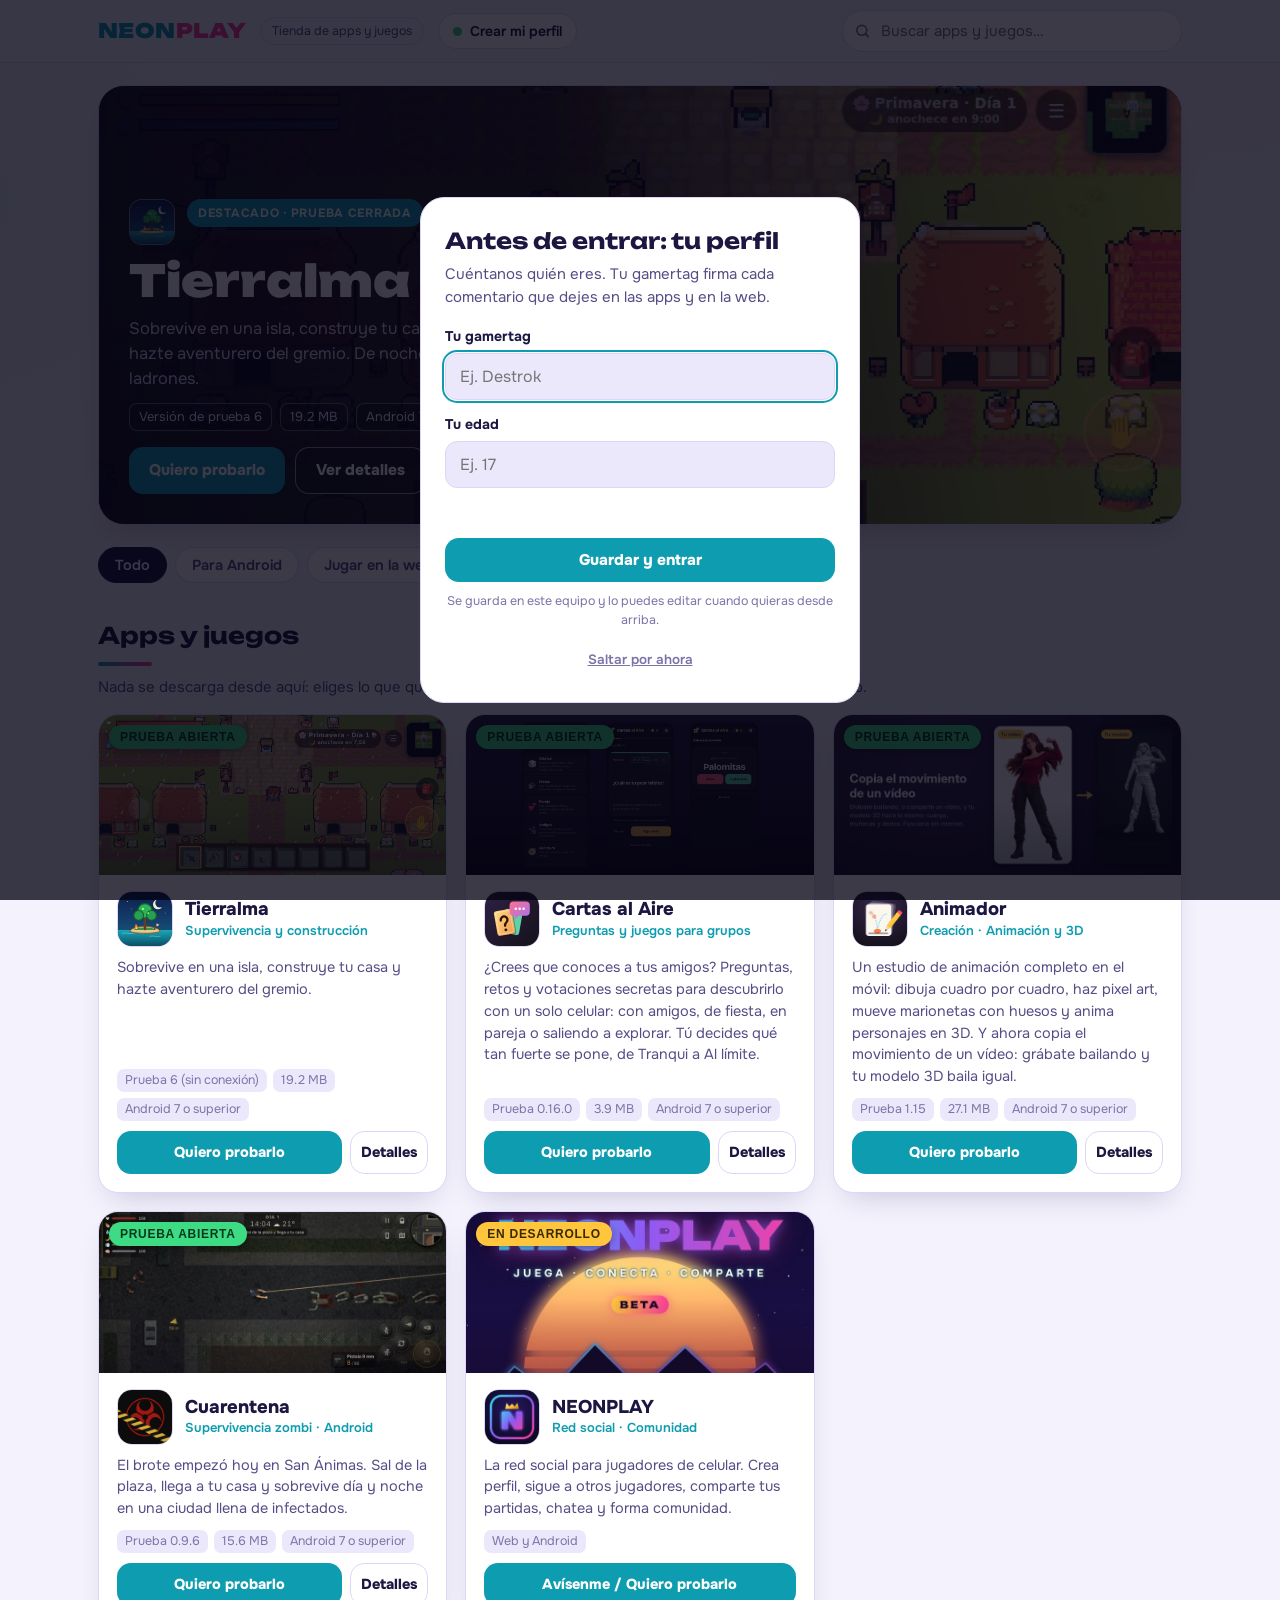
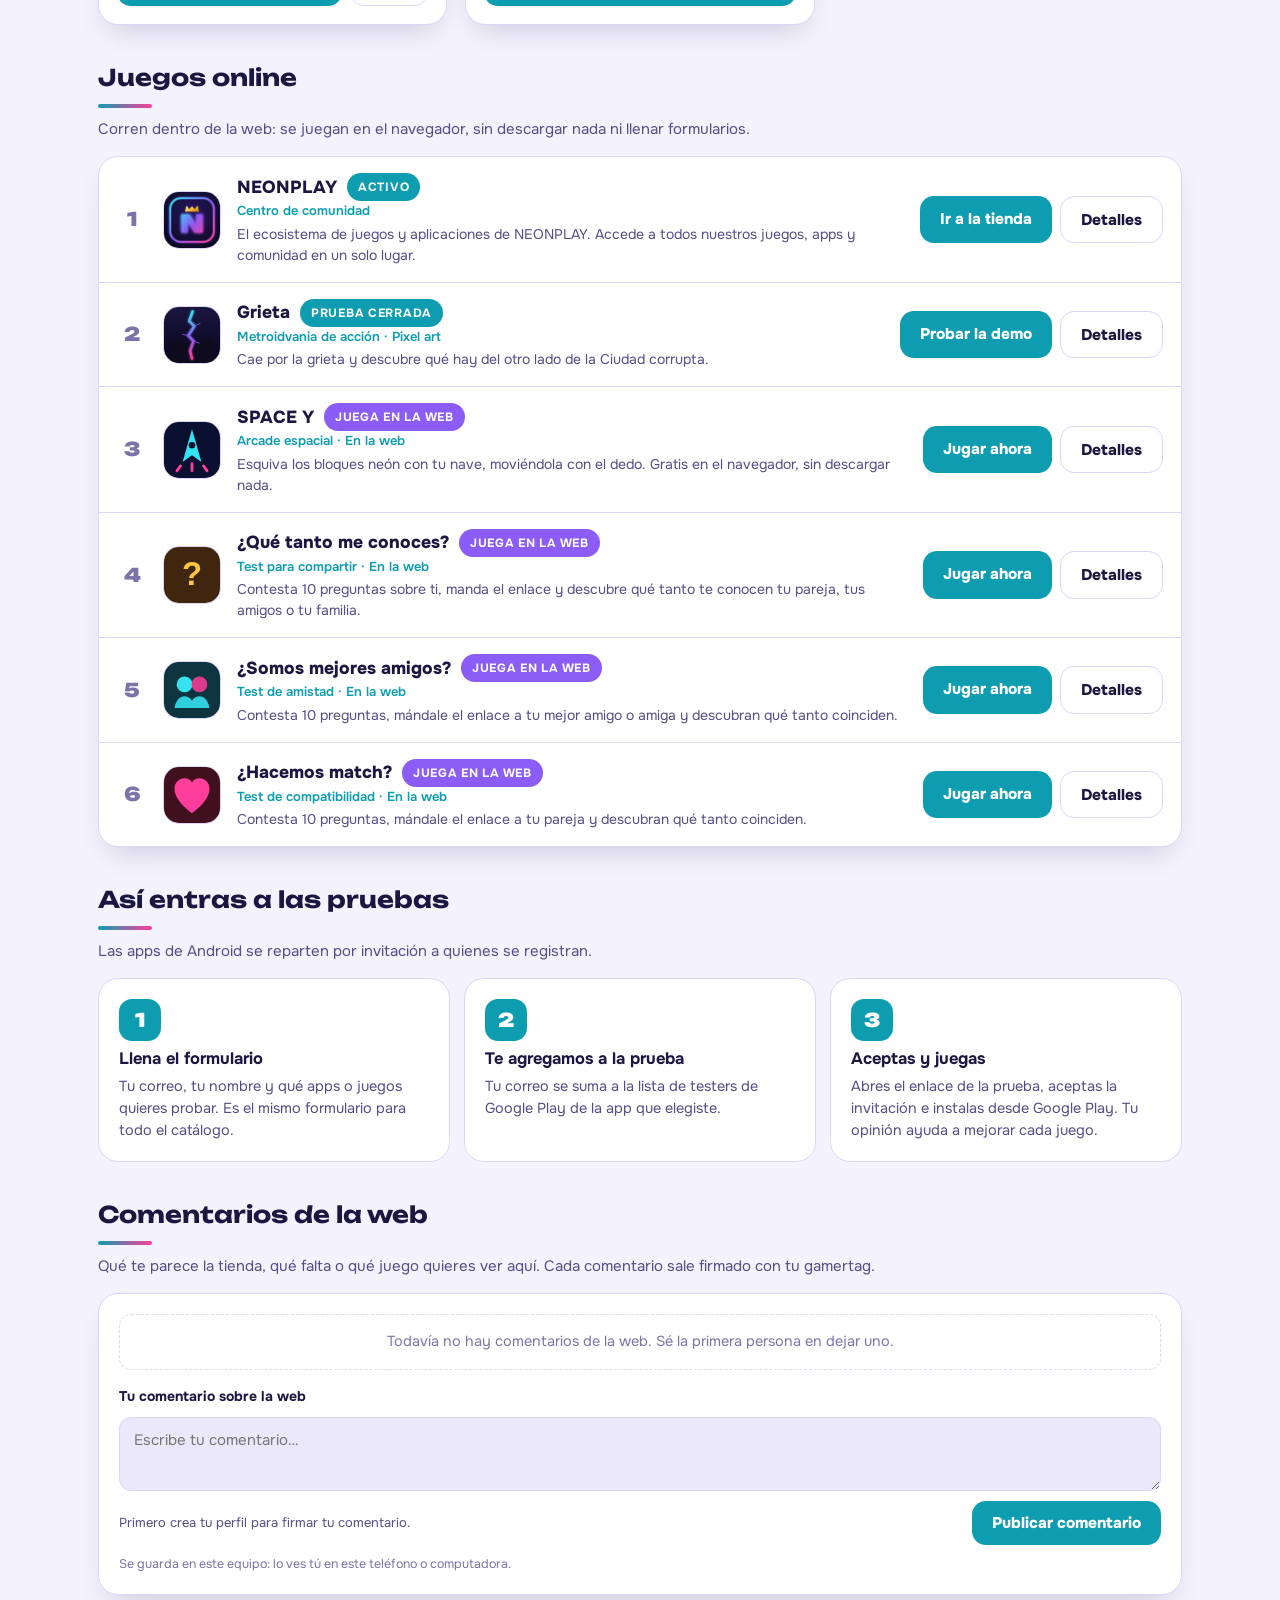
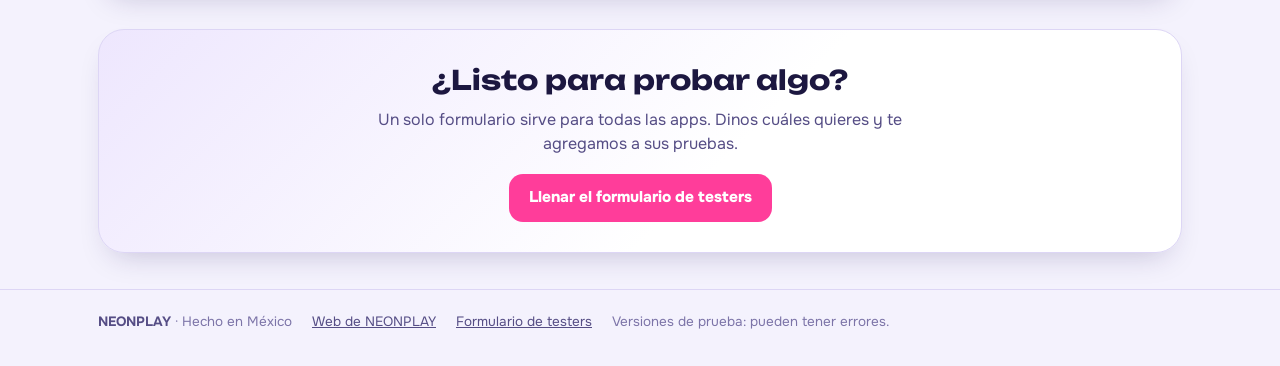
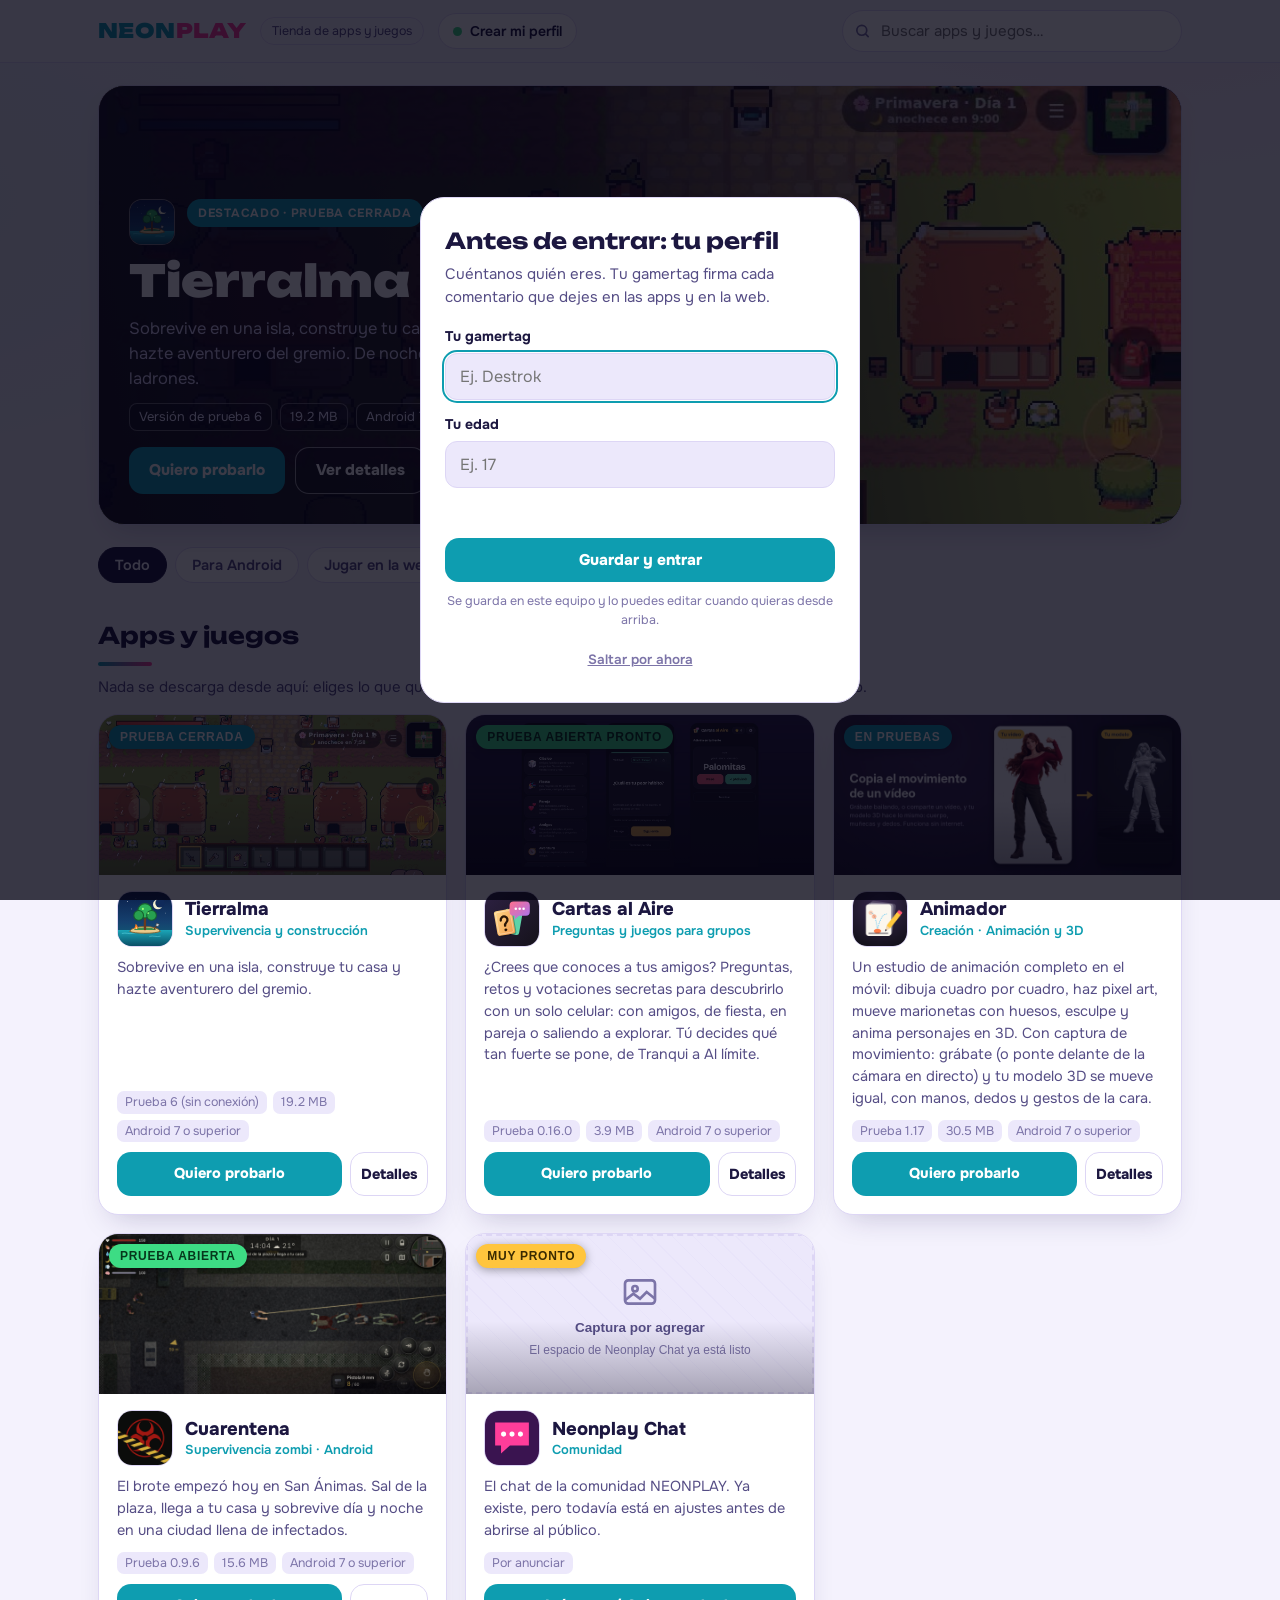
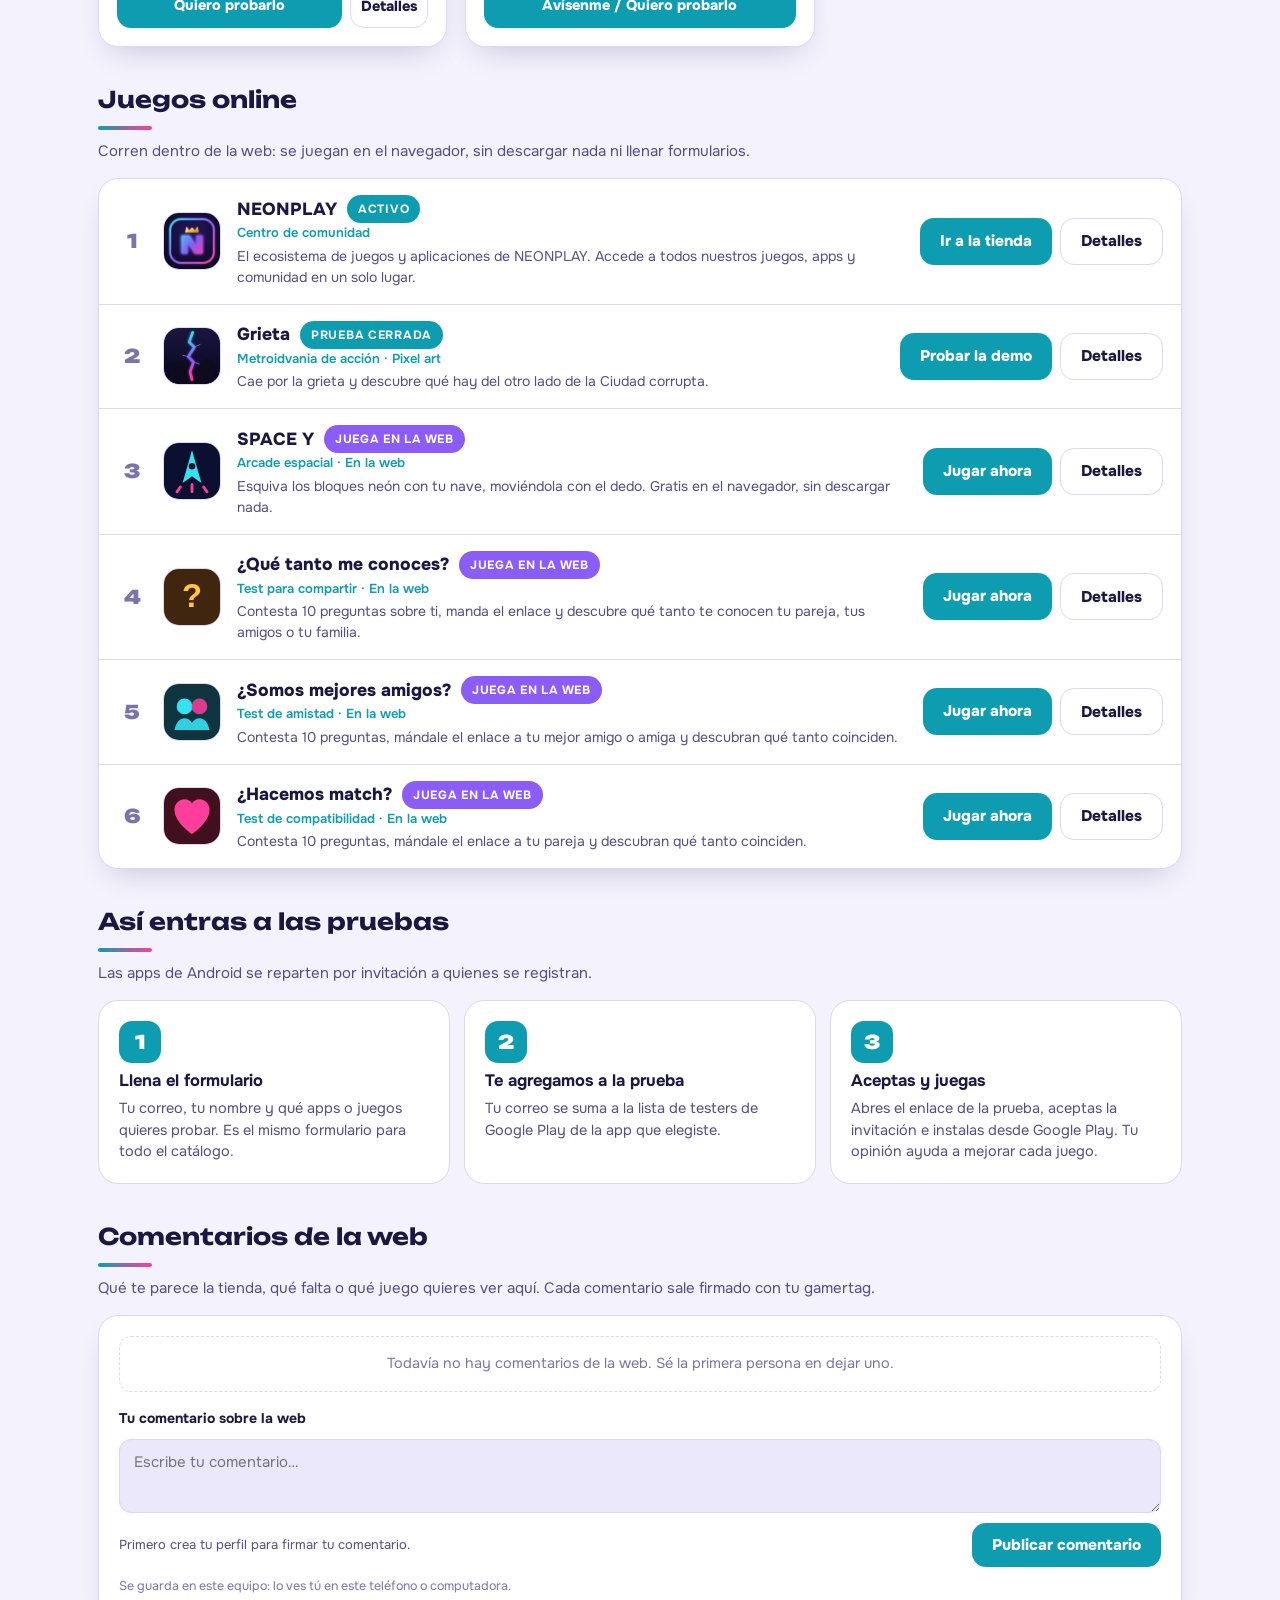
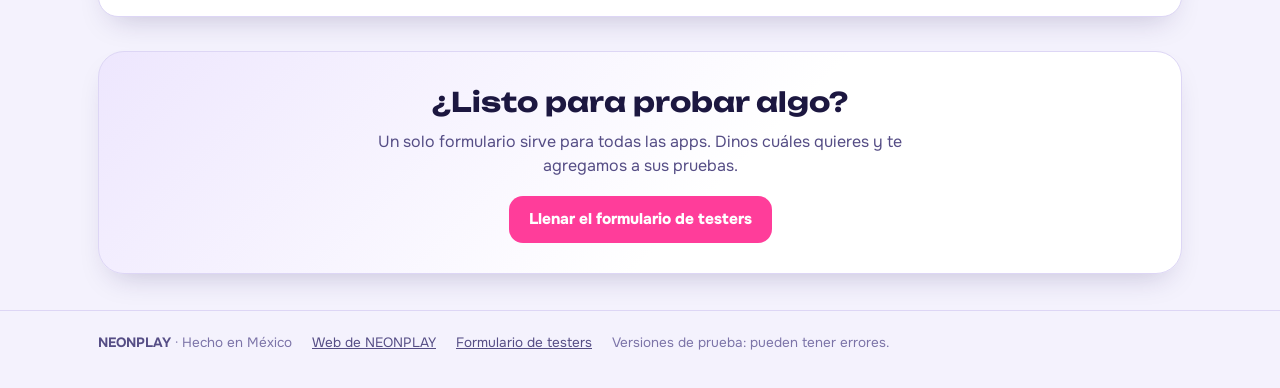
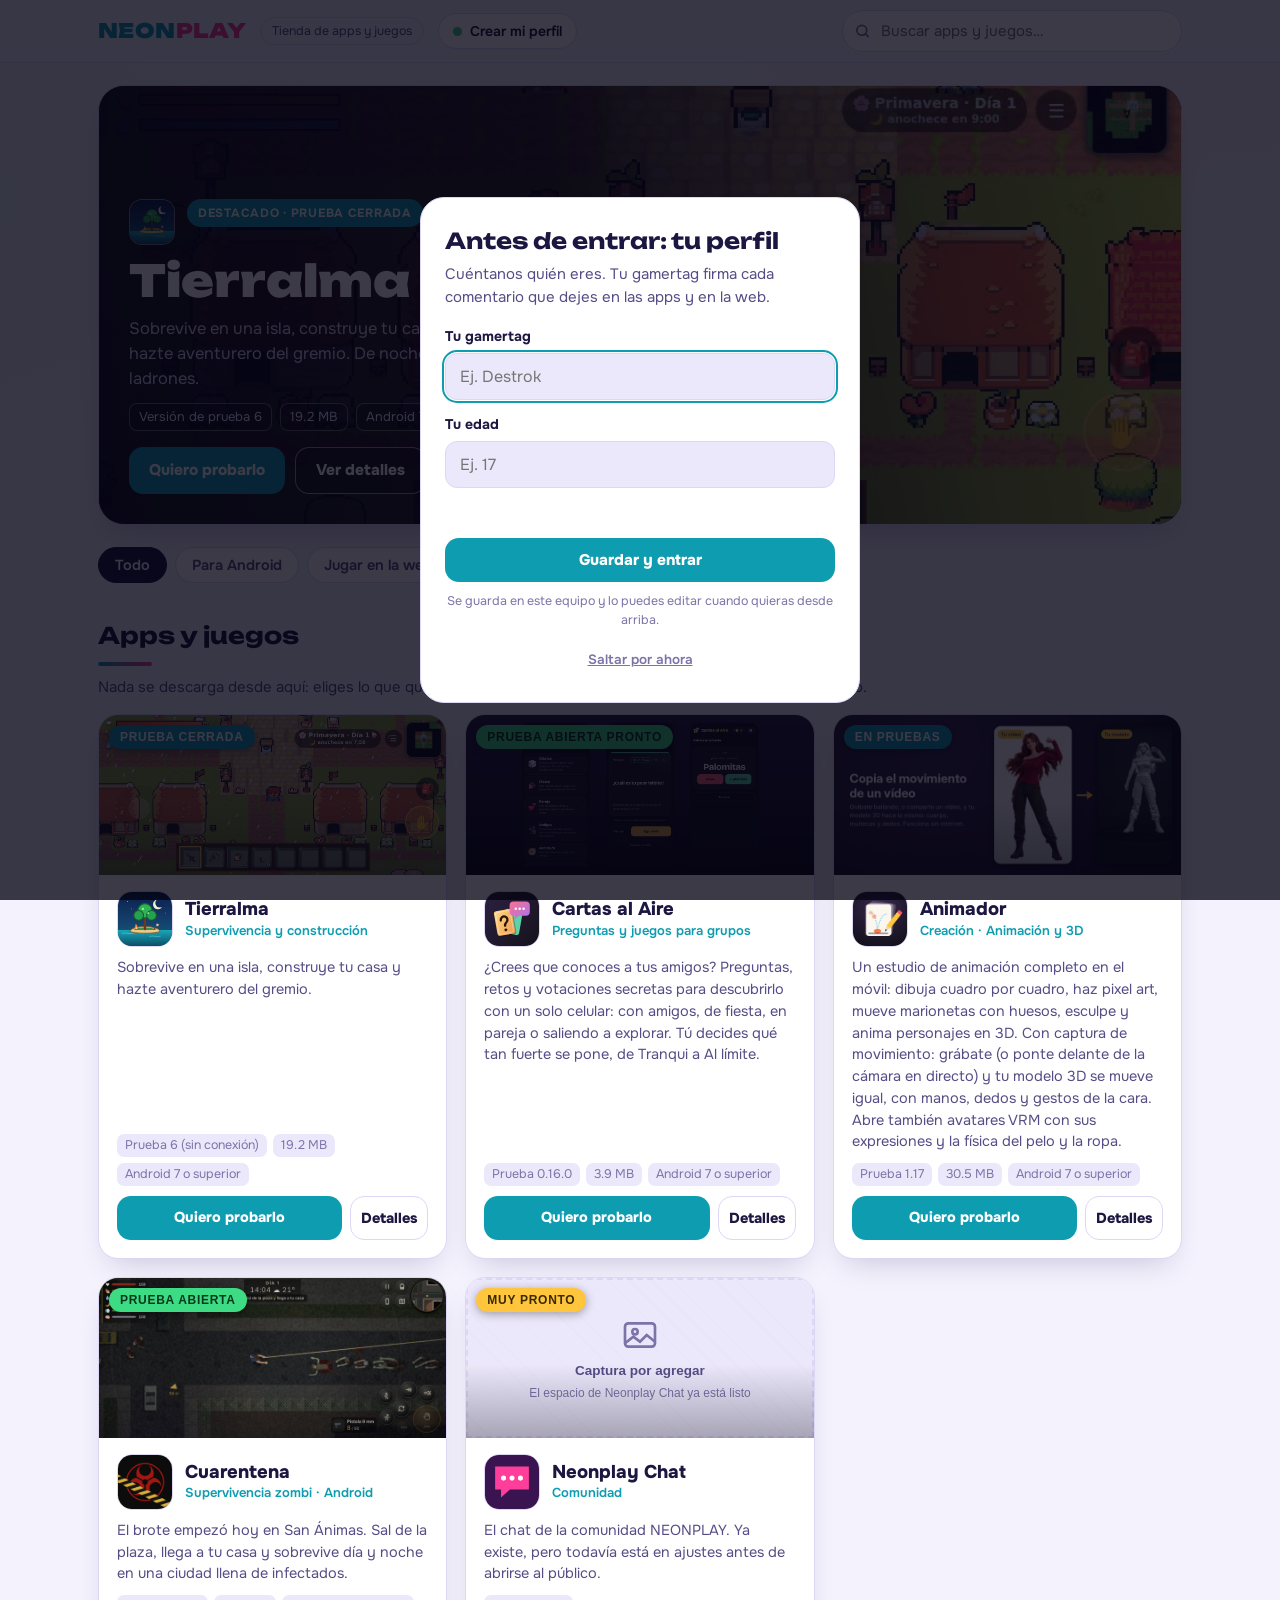
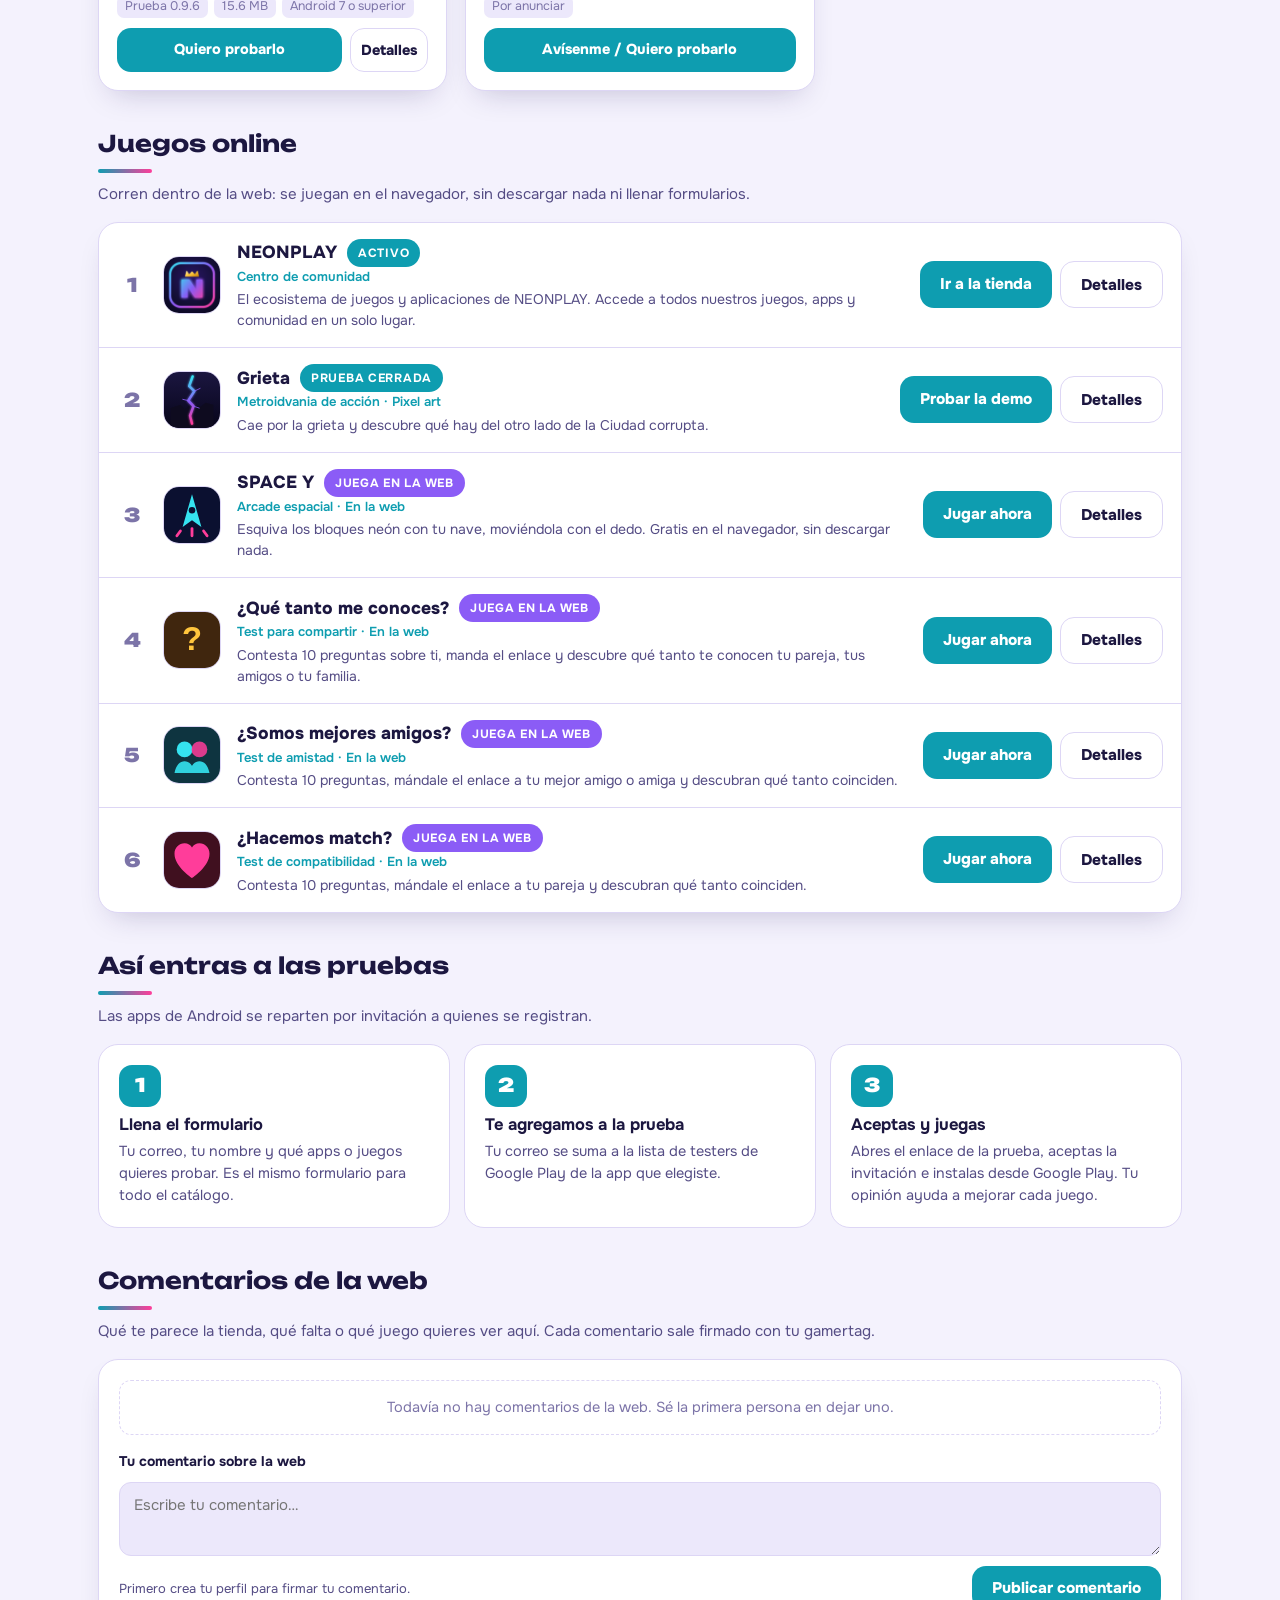
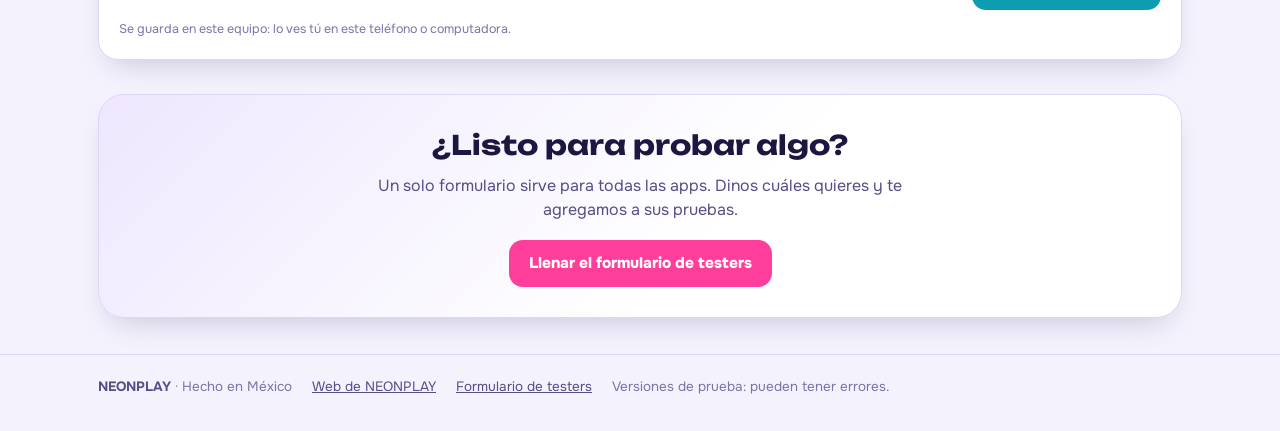
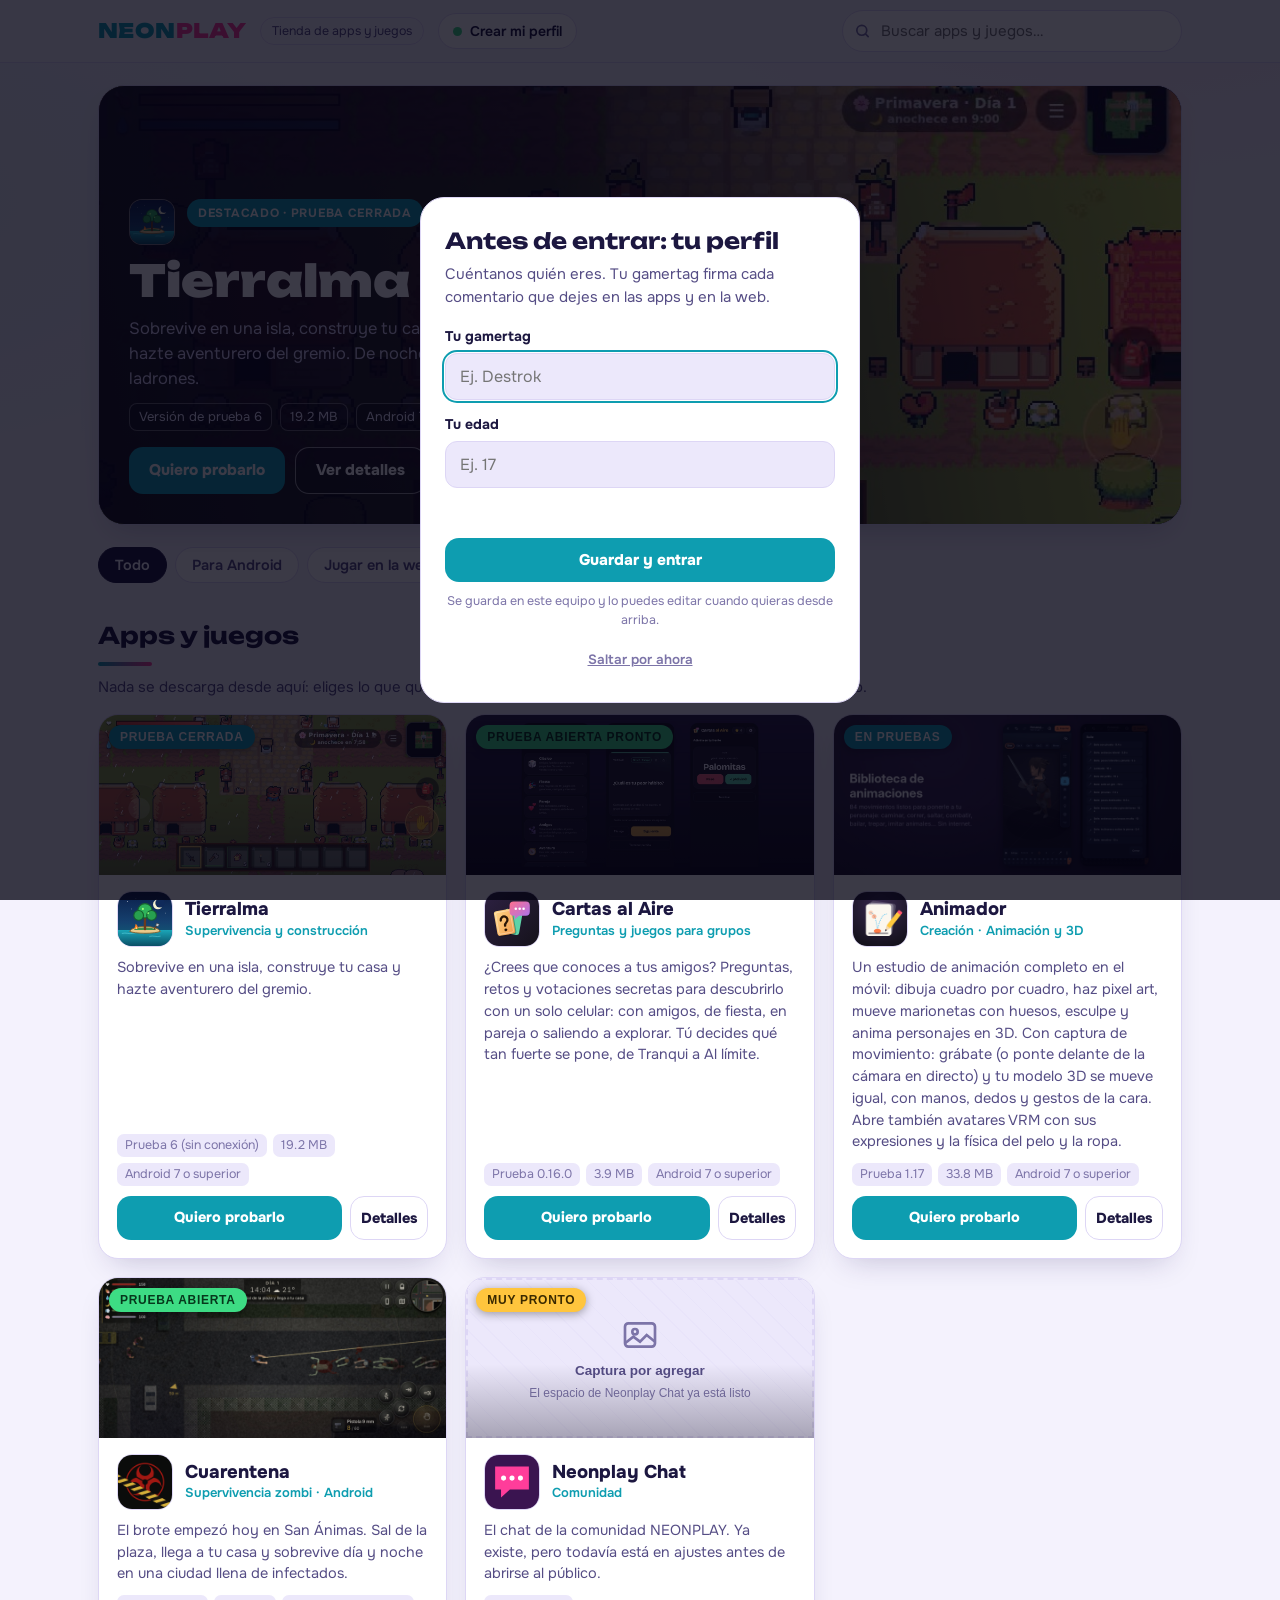
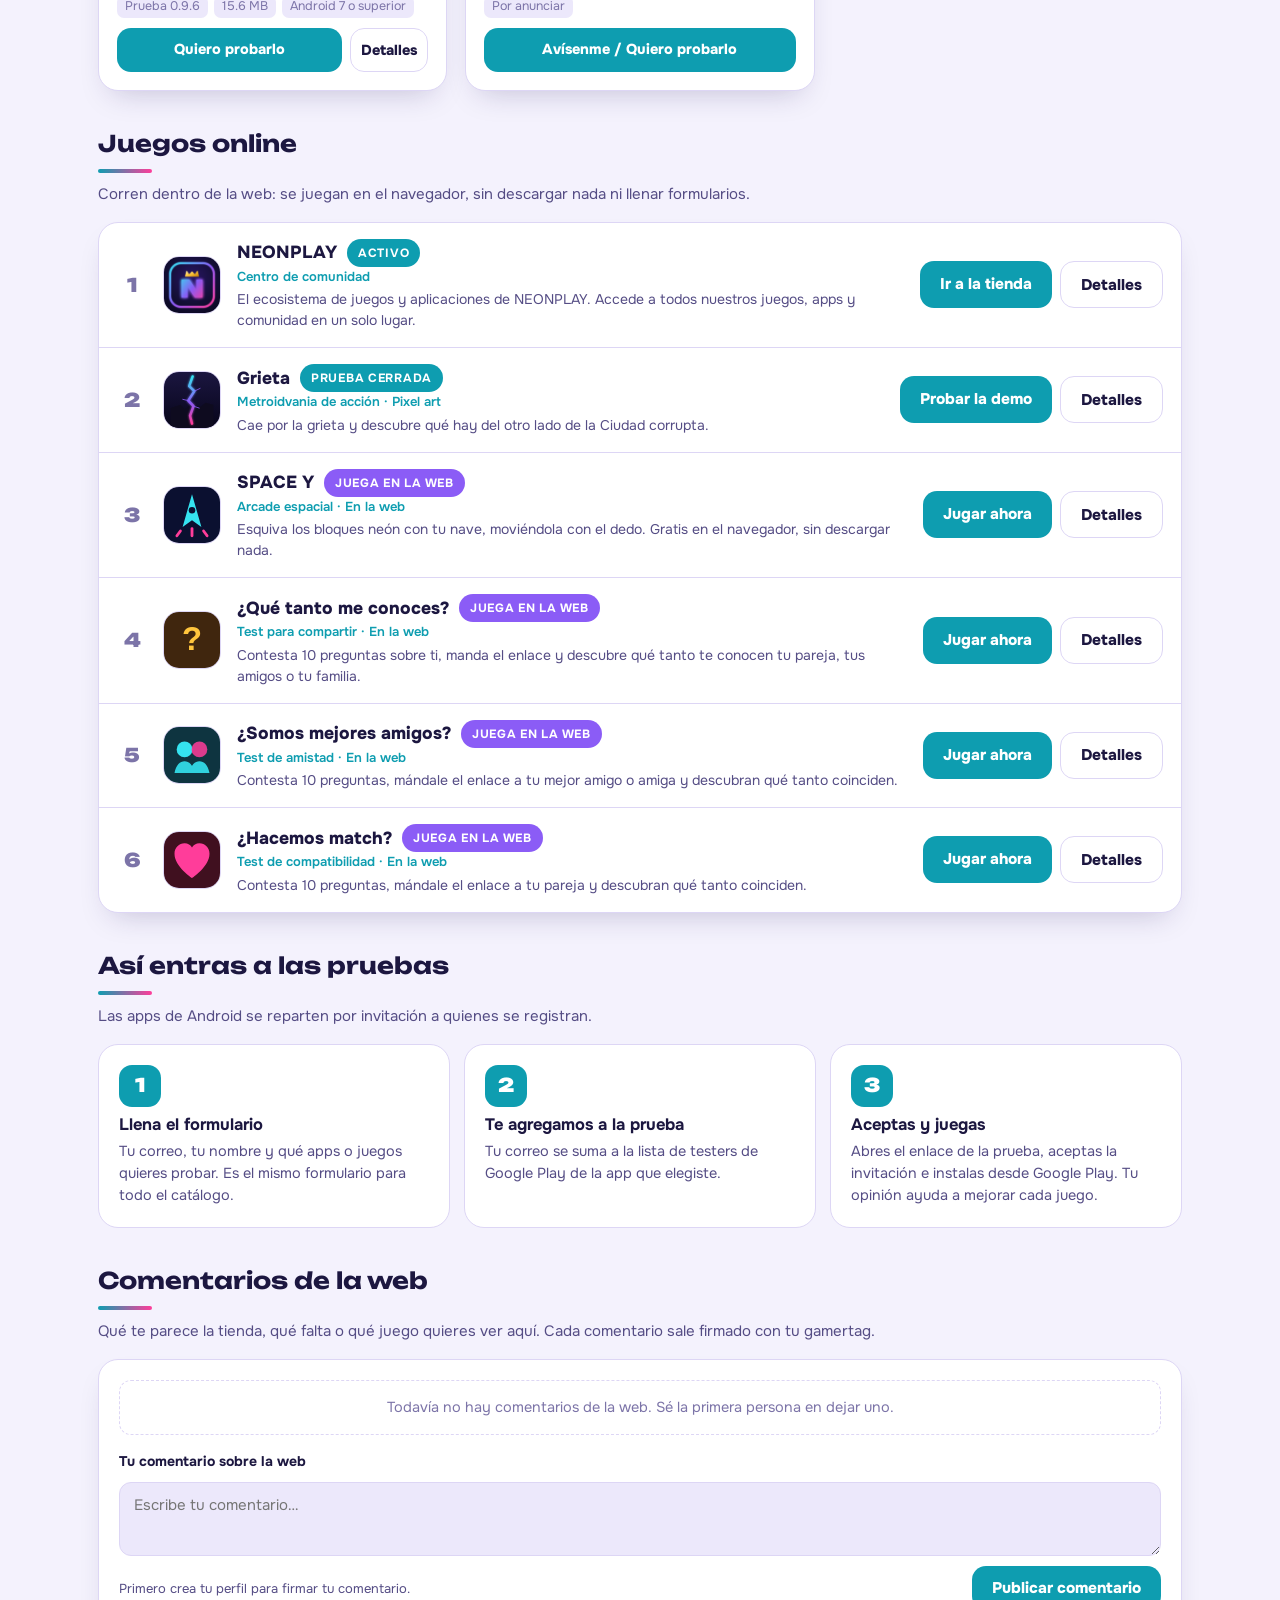
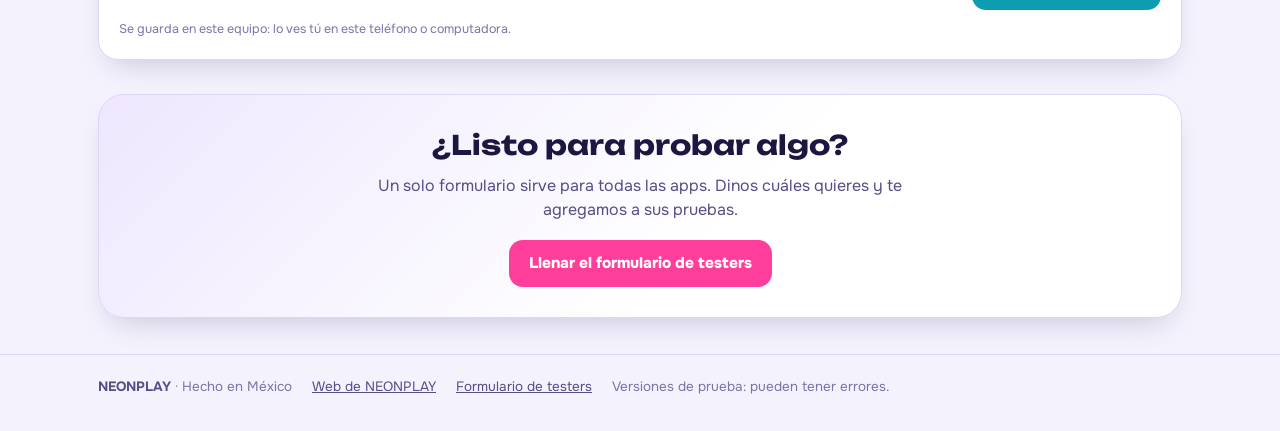
